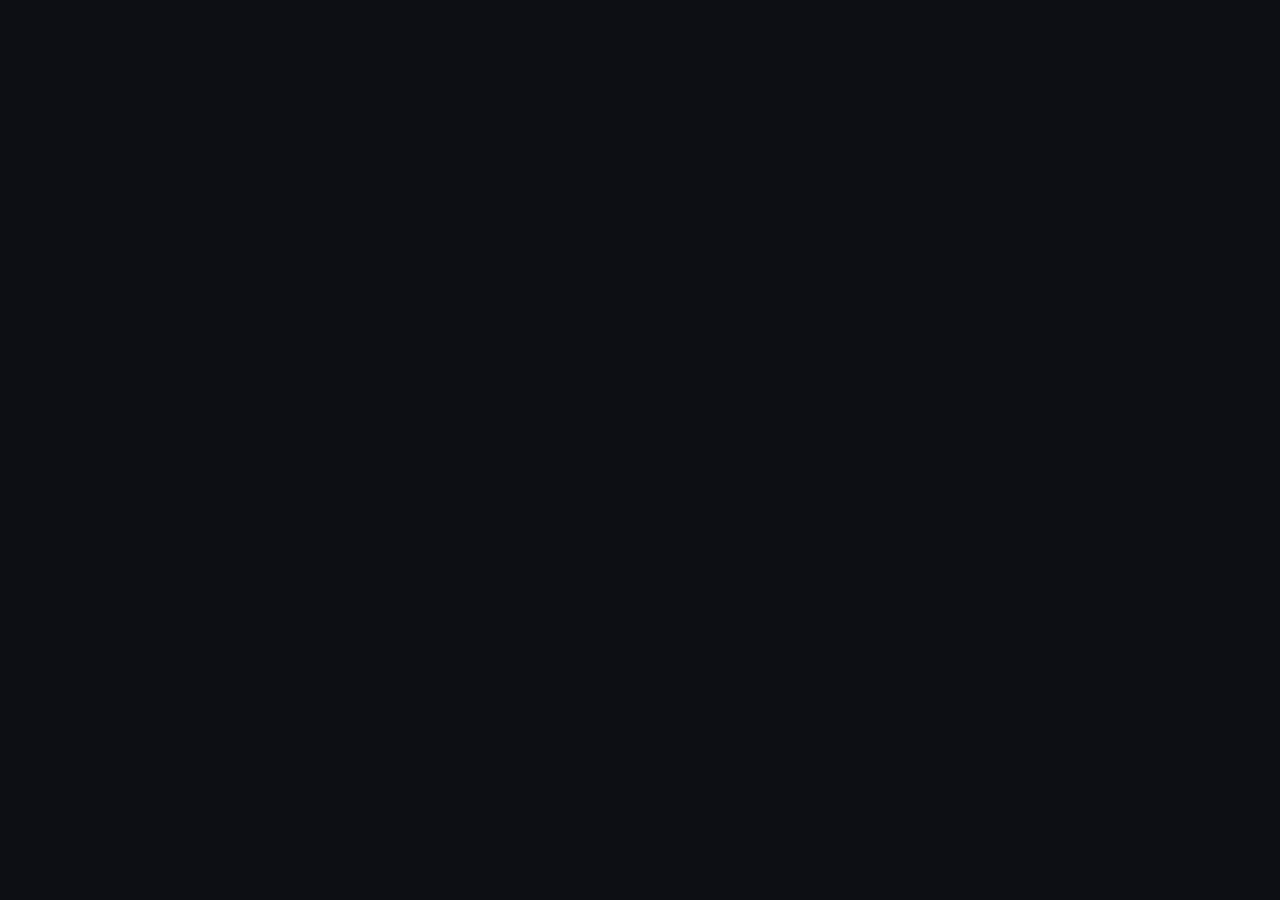
==== about.html @ cf2cebb9 "Update about.html" ====
<!DOCTYPE html>
<html lang="en">
<head>
  <meta charset="UTF-8" />
  <meta name="viewport" content="width=device-width, initial-scale=1.0" />
  <title>About — Daniel Salamone</title>
  <meta name="description" content="About Daniel Salamone — software developer, logical and determined. Learn more about my approach and skills." />
  <link rel="preconnect" href="https://fonts.googleapis.com" />
  <link rel="preconnect" href="https://fonts.gstatic.com" crossorigin />
  <link href="https://fonts.googleapis.com/css2?family=Space+Grotesk:wght@300;400;500;600;700&family=JetBrains+Mono:wght@300;400;500&display=swap" rel="stylesheet" />
  <link rel="stylesheet" href="style.css" />
  <script defer data-domain="danielsalamone.dev" src="https://plausible.io/js/script.js"></script>
</head>
<body>
  <!-- identico nav, scroll-progress, footer, backToTop -->
  <!-- ... (struttura uguale a index, con il contenuto about) -->
  <main>
    <section id="about">
      <div class="page-wrapper">
        <p class="eyebrow reveal" data-delay="0">About me</p>
        <div class="section-divider reveal" data-delay="80"></div>
        <h2 class="reveal" data-delay="140">Logic, determination,<br>and a clear mind.</h2>
        <div class="about-body">
          <div class="about-text reveal" data-delay="220">
            <!-- stesso testo descrittivo -->
          </div>
        </div>
        <div class="cv-wrapper reveal" data-delay="320">
          <a href="cv.pdf" download class="cv-btn">
            <svg ...>...</svg> Download CV
          </a>
        </div>
      </div>
    </section>
  </main>
  <!-- footer identico -->
</body>
</html>
---- style.css ----
/* ============================================
   Daniel Salamone — Portfolio
   Dark minimal, cyan accent, dev aesthetic
   ============================================ */

@import url('https://fonts.googleapis.com/css2?family=Space+Grotesk:wght@300;400;500;600;700&family=JetBrains+Mono:wght@300;400;500&display=swap');

/* ---- Tokens ---- */
:root {
  --bg:        #0d0f14;
  --bg-card:   #131720;
  --bg-hover:  #1a1f2e;
  --border:    #1e2535;
  --cyan:      #00c8ff;
  --cyan-dim:  rgba(0, 200, 255, 0.08);
  --cyan-mid:  rgba(0, 200, 255, 0.18);
  --text:      #e2e8f0;
  --muted:     #6b7a99;
  --white:     #ffffff;
  --font-display: 'Space Grotesk', sans-serif;
  --font-mono:    'JetBrains Mono', monospace;
  --radius: 8px;
  --transition: 0.25s ease;
}

/* ---- Reset ---- */
*, *::before, *::after { box-sizing: border-box; margin: 0; padding: 0; }
html { scroll-behavior: smooth; }
body {
  background: var(--bg);
  color: var(--text);
  font-family: var(--font-display);
  font-size: 16px;
  line-height: 1.7;
  -webkit-font-smoothing: antialiased;
  padding-top: 64px; /* spazio per header fisso */
}
a { color: inherit; text-decoration: none; }
img { max-width: 100%; display: block; }
ul { list-style: none; }

/* ---- REVEAL ---- */
.reveal {
  opacity: 0;
  transform: translateY(22px);
  transition: opacity 0.5s ease, transform 0.5s ease;
}
.reveal.visible {
  opacity: 1;
  transform: translateY(0);
}

/* ---- NAV (HEADER) ---- */
nav {
  position: fixed;
  top: 0; left: 0; right: 0;
  z-index: 100;
  display: flex;
  align-items: center;
  justify-content: space-between;
  padding: 0 clamp(24px, 6vw, 80px);
  height: 64px;
  background: rgba(13, 15, 20, 0.85);
  backdrop-filter: blur(12px);
  border-bottom: 1px solid var(--border);
  transition: transform 0.3s ease, opacity 0.3s ease;
}

/* header nascosto (scroll down) */
nav.hidden {
  transform: translateY(-100%);
  opacity: 0;
}

.nav-logo {
  display: flex;
  align-items: center;
  gap: 12px;
  text-decoration: none;
}

.nav-logo-box {
  width: 34px;
  height: 34px;
  border: 1.5px solid var(--cyan);
  border-radius: 6px;
  display: flex;
  align-items: center;
  justify-content: center;
  background: var(--cyan-dim);
  flex-shrink: 0;
  transition: background var(--transition), box-shadow var(--transition);
}

.nav-logo:hover .nav-logo-box {
  background: var(--cyan-mid);
  box-shadow: 0 0 12px rgba(0, 200, 255, 0.2);
}

.nav-logo-box span {
  font-family: var(--font-mono);
  font-size: 13px;
  font-weight: 500;
  color: var(--cyan);
  letter-spacing: 0.04em;
}

.nav-logo-name {
  font-family: var(--font-display);
  font-size: 14px;
  font-weight: 600;
  color: var(--white);
  letter-spacing: -0.01em;
  transition: color var(--transition);
}

.nav-logo:hover .nav-logo-name {
  color: var(--cyan);
}

.nav-links {
  display: flex;
  gap: 36px;
}

.nav-links a {
  font-size: 13px;
  font-weight: 500;
  color: var(--muted);
  letter-spacing: 0.06em;
  text-transform: uppercase;
  transition: color var(--transition);
  position: relative;
}

.nav-links a::after {
  content: '';
  position: absolute;
  bottom: -4px; left: 0;
  width: 0; height: 1px;
  background: var(--cyan);
  transition: width var(--transition);
}

.nav-links a:hover,
.nav-links a.active { color: var(--cyan); }

.nav-links a:hover::after,
.nav-links a.active::after { width: 100%; }

/* ---- LAYOUT ---- */
.page-wrapper {
  max-width: 900px;
  margin: 0 auto;
  padding: 0 clamp(24px, 6vw, 48px);
}

section { padding: 100px 0 80px; }

/* ---- EYEBROW ---- */
.eyebrow {
  font-family: var(--font-mono);
  font-size: 11px;
  font-weight: 400;
  letter-spacing: 0.16em;
  text-transform: uppercase;
  color: var(--cyan);
  margin-bottom: 16px;
}

/* ---- HERO ---- */
#home {
  padding-top: 100px;
  padding-bottom: 100px;
  min-height: 100vh;
  display: flex;
  align-items: center;
}

.hero-inner { width: 100%; }

.hero-greeting {
  font-family: var(--font-mono);
  font-size: 13px;
  color: var(--cyan);
  margin-bottom: 20px;
  letter-spacing: 0.08em;
}

.hero-name {
  font-size: clamp(42px, 8vw, 80px);
  font-weight: 700;
  line-height: 1.05;
  letter-spacing: -0.03em;
  color: var(--white);
  margin-bottom: 12px;
}

.hero-role {
  font-size: clamp(18px, 3vw, 28px);
  font-weight: 300;
  color: var(--muted);
  margin-bottom: 28px;
}

.hero-role span { color: var(--cyan); font-weight: 400; }

.hero-desc {
  font-size: 15px;
  color: var(--muted);
  max-width: 480px;
  line-height: 1.8;
  margin-bottom: 44px;
}

.hero-cta {
  display: inline-flex;
  align-items: center;
  gap: 10px;
  padding: 13px 28px;
  border: 1px solid var(--cyan);
  color: var(--cyan);
  font-family: var(--font-mono);
  font-size: 13px;
  letter-spacing: 0.06em;
  border-radius: var(--radius);
  transition: background var(--transition), transform var(--transition);
}

.hero-cta:hover { background: var(--cyan-dim); transform: translateY(-1px); }

.hero-cta svg { width: 14px; height: 14px; transition: transform var(--transition); }
.hero-cta:hover svg { transform: translateX(3px); }

/* ---- SECTION DIVIDER ---- */
.section-divider {
  width: 40px;
  height: 2px;
  background: var(--cyan);
  margin-bottom: 32px;
  border-radius: 2px;
}

/* ---- ABOUT ---- */
#about h2 {
  font-size: clamp(28px, 5vw, 44px);
  font-weight: 700;
  letter-spacing: -0.02em;
  color: var(--white);
  margin-bottom: 40px;
  line-height: 1.15;
}

.about-body {
  max-width: 720px;
}

.about-text p {
  font-size: 15px;
  color: var(--muted);
  line-height: 1.85;
  margin-bottom: 16px;
}

.about-text p:last-child { margin-bottom: 0; }

/* ---- CV BUTTON ---- */
.cv-wrapper {
  display: flex;
  justify-content: center;
  margin-top: 48px;
}

.cv-btn {
  display: inline-flex;
  align-items: center;
  justify-content: center;
  gap: 10px;
  padding: 10px 22px;
  background: var(--cyan);
  color: var(--bg);
  font-family: var(--font-mono);
  font-size: 13px;
  font-weight: 500;
  letter-spacing: 0.06em;
  border-radius: var(--radius);
  transition: background var(--transition), box-shadow var(--transition), transform var(--transition);
  border: none;
  cursor: pointer;
}

.cv-btn svg {
  width: 16px;
  height: 16px;
  flex-shrink: 0;
  transition: transform var(--transition);
}

.cv-btn:hover {
  background: #33d4ff;
  box-shadow: 0 4px 20px rgba(0, 200, 255, 0.3);
  transform: translateY(-1px);
}

.cv-btn:hover svg { transform: translateY(2px); }

/* ---- PORTFOLIO ---- */
#portfolio h2 {
  font-size: clamp(28px, 5vw, 44px);
  font-weight: 700;
  letter-spacing: -0.02em;
  color: var(--white);
  margin-bottom: 32px;
  line-height: 1.15;
}

.portfolio-buttons {
  display: flex;
  gap: 16px;
  flex-wrap: wrap;
  margin-bottom: 48px;
}

.portfolio-btn {
  display: inline-flex;
  align-items: center;
  padding: 10px 24px;
  border: 1px solid var(--border);
  border-radius: var(--radius);
  color: var(--text);
  font-family: var(--font-mono);
  font-size: 13px;
  letter-spacing: 0.04em;
  background: var(--bg-card);
  transition: border-color var(--transition), background var(--transition), color var(--transition);
}

.portfolio-btn:hover {
  border-color: var(--cyan);
  background: var(--cyan-dim);
  color: var(--cyan);
}

.projects-grid {
  display: grid;
  grid-template-columns: 1fr 1fr;
  gap: 20px;
}

.project-card {
  background: var(--bg-card);
  border: 1px solid var(--border);
  border-radius: var(--radius);
  padding: 32px;
  display: flex;
  flex-direction: column;
  gap: 16px;
  transition: border-color var(--transition), background var(--transition);
  position: relative;
  overflow: hidden;
}

.project-card::before {
  content: '';
  position: absolute;
  top: 0; left: 0; right: 0;
  height: 1px;
  background: linear-gradient(90deg, transparent, var(--cyan), transparent);
  opacity: 0;
  transition: opacity var(--transition);
}

.project-card:hover { border-color: rgba(0, 200, 255, 0.3); background: var(--bg-hover); }
.project-card:hover::before { opacity: 1; }

.preview-card {
  cursor: pointer;
  transition: border-color var(--transition), background var(--transition), transform var(--transition);
}
.preview-card:hover { transform: translateY(-2px); }

.project-header {
  display: flex;
  align-items: flex-start;
  justify-content: space-between;
  gap: 12px;
}

.project-icon { font-size: 24px; line-height: 1; }

.project-badge {
  font-family: var(--font-mono);
  font-size: 10px;
  letter-spacing: 0.1em;
  text-transform: uppercase;
  padding: 4px 10px;
  border-radius: 4px;
  border: 1px solid;
}

.project-badge.live {
  color: #22c55e;
  border-color: rgba(34, 197, 94, 0.3);
  background: rgba(34, 197, 94, 0.06);
}

.project-card h3 {
  font-size: 18px;
  font-weight: 600;
  color: var(--white);
  letter-spacing: -0.01em;
}

.project-card p {
  font-size: 14px;
  color: var(--muted);
  line-height: 1.75;
  flex: 1;
}

.project-stack { display: flex; flex-wrap: wrap; gap: 6px; }

.stack-tag {
  font-family: var(--font-mono);
  font-size: 10px;
  padding: 3px 9px;
  border: 1px solid var(--border);
  border-radius: 3px;
  color: var(--muted);
}

.project-link {
  display: inline-flex;
  align-items: center;
  gap: 6px;
  font-family: var(--font-mono);
  font-size: 11px;
  letter-spacing: 0.06em;
  color: var(--cyan);
  margin-top: auto;
  transition: gap var(--transition);
}

.project-link:hover { gap: 10px; }

/* ---- PROJECTS LIST (webapps.html / videogames.html) ---- */
#projects-page h2 {
  font-size: clamp(28px, 5vw, 44px);
  font-weight: 700;
  letter-spacing: -0.02em;
  color: var(--white);
  margin-bottom: 48px;
  line-height: 1.15;
}

.project-list {
  display: flex;
  flex-direction: column;
  gap: 24px;
}

.project-list-item {
  display: flex;
  gap: 28px;
  align-items: stretch;
  background: var(--bg-card);
  border: 1px solid var(--border);
  border-radius: var(--radius);
  padding: 24px;
  transition: border-color var(--transition), background var(--transition);
  cursor: pointer;
}

.project-list-item:hover {
  border-color: rgba(0, 200, 255, 0.3);
  background: var(--bg-hover);
}

.project-thumb {
  flex: 0 0 80px;
  height: 80px;
  display: flex;
  align-items: center;
  justify-content: center;
  background: var(--bg);
  border-radius: var(--radius);
  border: 1px solid var(--border);
  font-size: 36px;
  transition: border-color var(--transition), background var(--transition);
}

.project-list-item:hover .project-thumb {
  border-color: var(--cyan);
  background: var(--cyan-dim);
}

.project-info {
  flex: 1;
  display: flex;
  flex-direction: column;
  gap: 8px;
  min-width: 0;
}

.project-info h3 {
  font-size: 18px;
  font-weight: 600;
  color: var(--white);
  letter-spacing: -0.01em;
  transition: color var(--transition);
}

.project-list-item:hover .project-info h3 {
  color: var(--cyan);
}

.project-info p {
  font-size: 14px;
  color: var(--muted);
  line-height: 1.75;
}

.project-info .project-stack {
  margin-top: 4px;
}

/* ---- FOOTER ---- */
footer {
  border-top: 1px solid var(--border);
  padding: 60px 0 40px;
}

.footer-inner {
  max-width: 900px;
  margin: 0 auto;
  padding: 0 clamp(24px, 6vw, 48px);
}

.footer-top {
  display: flex;
  align-items: flex-start;
  justify-content: space-between;
  gap: 40px;
  margin-bottom: 48px;
}

.footer-left {
  flex: 1;
}
.footer-left .footer-quote {
  font-size: 18px;
  font-weight: 400;
  color: var(--white);
  line-height: 1.6;
  margin-bottom: 12px;
  font-style: italic;
  letter-spacing: -0.01em;
}
.footer-left p {
  font-size: 14px;
  color: var(--muted);
  max-width: 340px;
}
.footer-left .footer-quote + p {
  margin-top: 4px;
}

.contact-links { display: flex; flex-direction: column; gap: 12px; flex-shrink: 0; }

.contact-item {
  display: flex;
  align-items: center;
  gap: 12px;
  font-size: 14px;
  color: var(--muted);
  transition: color var(--transition);
}

.contact-item:hover { color: var(--cyan); }
.contact-item svg { width: 16px; height: 16px; flex-shrink: 0; color: var(--cyan); }

.footer-bottom {
  border-top: 1px solid var(--border);
  padding-top: 24px;
  display: flex;
  justify-content: space-between;
  align-items: center;
  gap: 16px;
}

.footer-bottom p { font-family: var(--font-mono); font-size: 11px; color: var(--muted); }

.social-icons { display: flex; gap: 16px; }

.social-icons a {
  color: var(--muted);
  transition: color var(--transition);
  display: flex;
  align-items: center;
}

.social-icons a:hover { color: var(--cyan); }
.social-icons svg { width: 18px; height: 18px; }

/* ---- BACK TO TOP BUTTON ---- */
#backToTop {
  position: fixed;
  bottom: 30px;
  right: 30px;
  z-index: 99;
  width: 48px;
  height: 48px;
  border-radius: 50%;
  background: var(--cyan);
  color: var(--bg);
  border: none;
  cursor: pointer;
  display: flex;
  align-items: center;
  justify-content: center;
  font-size: 24px;
  box-shadow: 0 4px 16px rgba(0, 200, 255, 0.25);
  transition: opacity 0.3s ease, transform 0.3s ease, background 0.2s ease;
  opacity: 0;
  transform: scale(0.8);
  pointer-events: none;
}

#backToTop.visible {
  opacity: 1;
  transform: scale(1);
  pointer-events: auto;
}

#backToTop:hover {
  background: #33d4ff;
  transform: scale(1.05);
}

#backToTop svg {
  width: 24px;
  height: 24px;
  stroke: currentColor;
  stroke-width: 2.5;
  fill: none;
  stroke-linecap: round;
  stroke-linejoin: round;
}

/* ---- MODAL OVERLAY ---- */
.modal-overlay {
  position: fixed;
  top: 0; left: 0; right: 0; bottom: 0;
  background: rgba(0, 0, 0, 0.7);
  backdrop-filter: blur(6px);
  z-index: 999;
  display: flex;
  align-items: center;
  justify-content: center;
  opacity: 0;
  pointer-events: none;
  transition: opacity 0.3s ease;
}
.modal-overlay.active {
  opacity: 1;
  pointer-events: all;
}

.modal-box {
  background: var(--bg-card);
  border: 1px solid var(--border);
  border-radius: var(--radius);
  padding: 40px 48px;
  max-width: 440px;
  width: 90%;
  text-align: center;
  transform: scale(0.95);
  transition: transform 0.3s ease;
}
.modal-overlay.active .modal-box {
  transform: scale(1);
}

.modal-box h3 {
  font-size: 20px;
  color: var(--white);
  margin-bottom: 8px;
  font-weight: 600;
}
.modal-box p {
  font-size: 15px;
  color: var(--muted);
  margin-bottom: 28px;
  line-height: 1.6;
}
.modal-actions {
  display: flex;
  gap: 12px;
  justify-content: center;
}
.modal-actions button {
  padding: 10px 28px;
  border-radius: var(--radius);
  font-family: var(--font-mono);
  font-size: 13px;
  font-weight: 500;
  letter-spacing: 0.04em;
  cursor: pointer;
  transition: background var(--transition), transform var(--transition);
  border: none;
}
.modal-actions .btn-confirm {
  background: var(--cyan);
  color: var(--bg);
}
.modal-actions .btn-confirm:hover {
  background: #33d4ff;
  transform: translateY(-1px);
}
.modal-actions .btn-cancel {
  background: transparent;
  color: var(--muted);
  border: 1px solid var(--border);
}
.modal-actions .btn-cancel:hover {
  background: var(--bg-hover);
  color: var(--text);
}

/* ---- RESPONSIVE ---- */
@media (max-width: 700px) {
  .about-body { grid-template-columns: 1fr; gap: 32px; }
  .projects-grid { grid-template-columns: 1fr; }
  .nav-links { gap: 20px; }
  .footer-top { flex-direction: column; gap: 32px; }
  .footer-bottom { flex-direction: column; align-items: flex-start; gap: 12px; }
  .project-list-item { flex-direction: column; align-items: flex-start; gap: 16px; }
  .project-thumb { flex: 0 0 56px; height: 56px; width: 56px; font-size: 28px; }
  .portfolio-buttons { flex-direction: column; }
  .portfolio-btn { justify-content: center; }
  .modal-box { padding: 32px 24px; }
  #backToTop { bottom: 20px; right: 20px; width: 44px; height: 44px; }
}

@media (max-width: 480px) {
  .hero-name { font-size: 36px; }
  .hero-desc { font-size: 14px; }
  .project-card { padding: 24px; }
  .cv-btn { padding: 8px 18px; font-size: 12px; }
}

@media (prefers-reduced-motion: reduce) {
  *, *::before, *::after { animation: none !important; transition: none !important; }
  .reveal { opacity: 1; transform: none; }
}
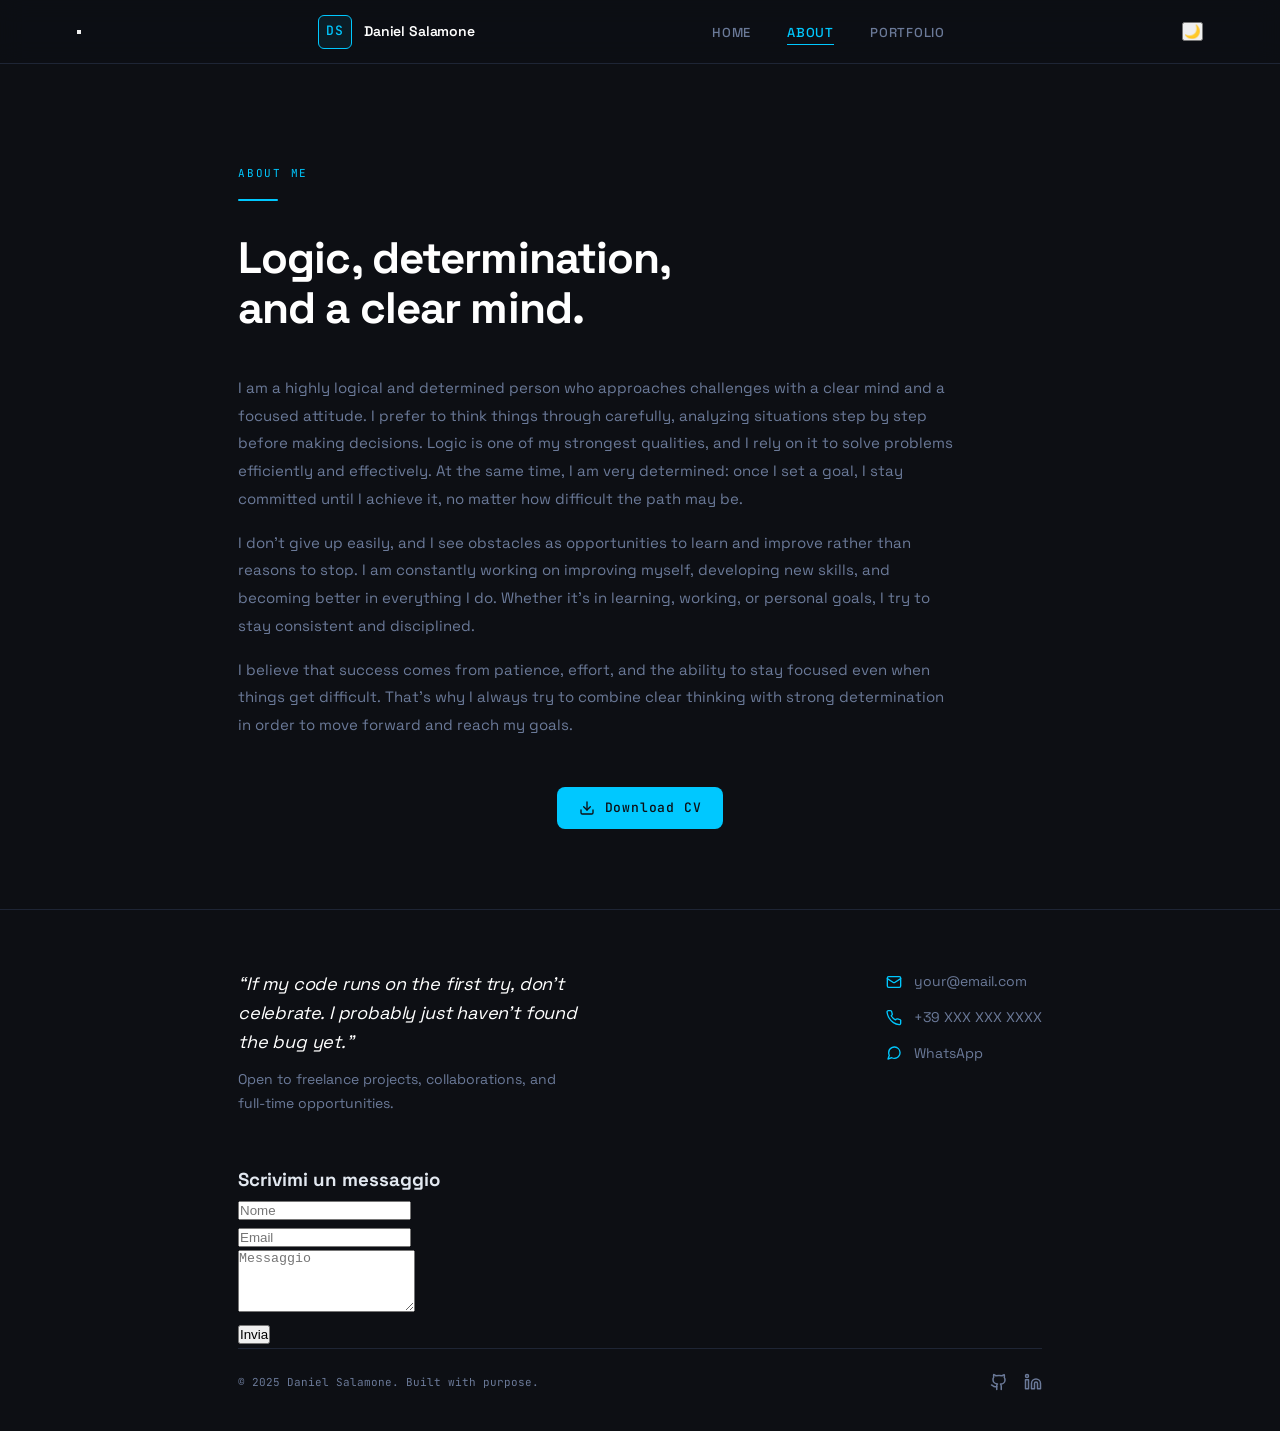
==== commit 7708fb05: "Update about.html" ====
--- a/about.html
+++ b/about.html
@@ -12,27 +12,114 @@
   <script defer data-domain="danielsalamone.dev" src="https://plausible.io/js/script.js"></script>
 </head>
 <body>
-  <!-- identico nav, scroll-progress, footer, backToTop -->
-  <!-- ... (struttura uguale a index, con il contenuto about) -->
+
+  <nav>
+    <button class="menu-toggle" aria-label="Apri menu" aria-expanded="false">
+      <span></span><span></span><span></span>
+    </button>
+    <a class="nav-logo" href="index.html">
+      <div class="nav-logo-box"><span>DS</span></div>
+      <span class="nav-logo-name">Daniel Salamone</span>
+    </a>
+    <ul class="nav-links">
+      <li><a href="index.html">Home</a></li>
+      <li><a href="about.html" class="active">About</a></li>
+      <li><a href="portfolio.html">Portfolio</a></li>
+    </ul>
+    <button class="theme-toggle" aria-label="Cambia tema">🌙</button>
+  </nav>
+
+  <div class="scroll-progress"></div>
+
   <main>
     <section id="about">
       <div class="page-wrapper">
         <p class="eyebrow reveal" data-delay="0">About me</p>
         <div class="section-divider reveal" data-delay="80"></div>
         <h2 class="reveal" data-delay="140">Logic, determination,<br>and a clear mind.</h2>
+
         <div class="about-body">
           <div class="about-text reveal" data-delay="220">
-            <!-- stesso testo descrittivo -->
+            <p>I am a highly logical and determined person who approaches challenges with a clear mind and a focused attitude. I prefer to think things through carefully, analyzing situations step by step before making decisions. Logic is one of my strongest qualities, and I rely on it to solve problems efficiently and effectively. At the same time, I am very determined: once I set a goal, I stay committed until I achieve it, no matter how difficult the path may be.</p>
+            <p>I don't give up easily, and I see obstacles as opportunities to learn and improve rather than reasons to stop. I am constantly working on improving myself, developing new skills, and becoming better in everything I do. Whether it's in learning, working, or personal goals, I try to stay consistent and disciplined.</p>
+            <p>I believe that success comes from patience, effort, and the ability to stay focused even when things get difficult. That's why I always try to combine clear thinking with strong determination in order to move forward and reach my goals.</p>
           </div>
         </div>
+
         <div class="cv-wrapper reveal" data-delay="320">
           <a href="cv.pdf" download class="cv-btn">
-            <svg ...>...</svg> Download CV
+            <svg xmlns="http://www.w3.org/2000/svg" viewBox="0 0 24 24" fill="none"
+              stroke="currentColor" stroke-width="2" stroke-linecap="round" stroke-linejoin="round">
+              <path d="M21 15v4a2 2 0 0 1-2 2H5a2 2 0 0 1-2-2v-4"/>
+              <polyline points="7 10 12 15 17 10"/>
+              <line x1="12" y1="15" x2="12" y2="3"/>
+            </svg>
+            Download CV
           </a>
         </div>
       </div>
     </section>
   </main>
-  <!-- footer identico -->
+
+  <footer>
+    <div class="footer-inner">
+      <div class="footer-top">
+        <div class="footer-left">
+          <p class="footer-quote">“If my code runs on the first try, don't celebrate. I probably just haven't found the bug yet.”</p>
+          <p>Open to freelance projects, collaborations, and full-time opportunities.</p>
+        </div>
+        <div class="contact-links">
+          <a class="contact-item" href="mailto:your@email.com" aria-label="Email">
+            <svg xmlns="http://www.w3.org/2000/svg" viewBox="0 0 24 24" fill="none" stroke="currentColor" stroke-width="2" stroke-linecap="round" stroke-linejoin="round"><rect x="2" y="4" width="20" height="16" rx="2"/><path d="m22 7-8.97 5.7a1.94 1.94 0 0 1-2.06 0L2 7"/></svg>
+            your@email.com
+          </a>
+          <a class="contact-item" href="tel:+39XXXXXXXXXX" aria-label="Telefono">
+            <svg xmlns="http://www.w3.org/2000/svg" viewBox="0 0 24 24" fill="none" stroke="currentColor" stroke-width="2" stroke-linecap="round" stroke-linejoin="round"><path d="M22 16.92v3a2 2 0 0 1-2.18 2 19.79 19.79 0 0 1-8.63-3.07A19.5 19.5 0 0 1 4.69 12a19.79 19.79 0 0 1-3.07-8.67A2 2 0 0 1 3.62 1h3a2 2 0 0 1 2 1.72c.127.96.361 1.903.7 2.81a2 2 0 0 1-.45 2.11L7.91 8.6a16 16 0 0 0 6.29 6.29l.96-.96a2 2 0 0 1 2.11-.45c.907.339 1.85.573 2.81.7A2 2 0 0 1 22 16.92z"/></svg>
+            +39 XXX XXX XXXX
+          </a>
+          <a class="contact-item" href="https://wa.me/39XXXXXXXXXX" target="_blank" rel="noopener" aria-label="WhatsApp">
+            <svg xmlns="http://www.w3.org/2000/svg" viewBox="0 0 24 24" fill="none" stroke="currentColor" stroke-width="2" stroke-linecap="round" stroke-linejoin="round"><path d="M21 11.5a8.38 8.38 0 0 1-.9 3.8 8.5 8.5 0 0 1-7.6 4.7 8.38 8.38 0 0 1-3.8-.9L3 21l1.9-5.7a8.38 8.38 0 0 1-.9-3.8 8.5 8.5 0 0 1 4.7-7.6 8.38 8.38 0 0 1 3.8-.9h.5a8.48 8.48 0 0 1 8 8v.5z"/></svg>
+            WhatsApp
+          </a>
+        </div>
+      </div>
+
+      <div class="contact-form-wrapper">
+        <h3>Scrivimi un messaggio</h3>
+        <form id="contactForm" action="#" method="POST">
+          <div class="form-group">
+            <input type="text" name="name" placeholder="Nome" required aria-label="Nome" />
+          </div>
+          <div class="form-group">
+            <input type="email" name="email" placeholder="Email" required aria-label="Email" />
+          </div>
+          <div class="form-group">
+            <textarea name="message" rows="4" placeholder="Messaggio" required aria-label="Messaggio"></textarea>
+          </div>
+          <button type="submit" class="submit-btn">Invia</button>
+        </form>
+      </div>
+
+      <div class="footer-bottom">
+        <p>© 2025 Daniel Salamone. Built with purpose.</p>
+        <div class="social-icons">
+          <a href="https://github.com/yourusername" target="_blank" rel="noopener" aria-label="GitHub">
+            <svg xmlns="http://www.w3.org/2000/svg" viewBox="0 0 24 24" fill="none" stroke="currentColor" stroke-width="2" stroke-linecap="round" stroke-linejoin="round"><path d="M15 22v-4a4.8 4.8 0 0 0-1-3.2c3 0 6-2 6-5.5.08-1.25-.27-2.48-1-3.5.28-1.15.28-2.35 0-3.5 0 0-1 0-3 1.5-2.64-.5-5.36-.5-8 0C6 2 5 2 5 2c-.3 1.15-.3 2.35 0 3.5A5.403 5.403 0 0 0 4 9c0 3.5 3 5.5 6 5.5-.39.49-.68 1.05-.85 1.65-.17.6-.22 1.23-.15 1.85v4"/><path d="M9 18c-4.51 2-5-2-7-2"/></svg>
+          </a>
+          <a href="https://linkedin.com/in/yourusername" target="_blank" rel="noopener" aria-label="LinkedIn">
+            <svg xmlns="http://www.w3.org/2000/svg" viewBox="0 0 24 24" fill="none" stroke="currentColor" stroke-width="2" stroke-linecap="round" stroke-linejoin="round"><path d="M16 8a6 6 0 0 1 6 6v7h-4v-7a2 2 0 0 0-2-2 2 2 0 0 0-2 2v7h-4v-7a6 6 0 0 1 6-6z"/><rect width="4" height="12" x="2" y="9"/><circle cx="4" cy="4" r="2"/></svg>
+          </a>
+        </div>
+      </div>
+    </div>
+  </footer>
+
+  <button id="backToTop" aria-label="Torna su">
+    <svg viewBox="0 0 24 24" fill="none" stroke="currentColor" stroke-width="2.5" stroke-linecap="round" stroke-linejoin="round">
+      <path d="M12 19V5M5 12l7-7 7 7"/>
+    </svg>
+  </button>
+
+  <script src="transitions.js"></script>
 </body>
 </html>
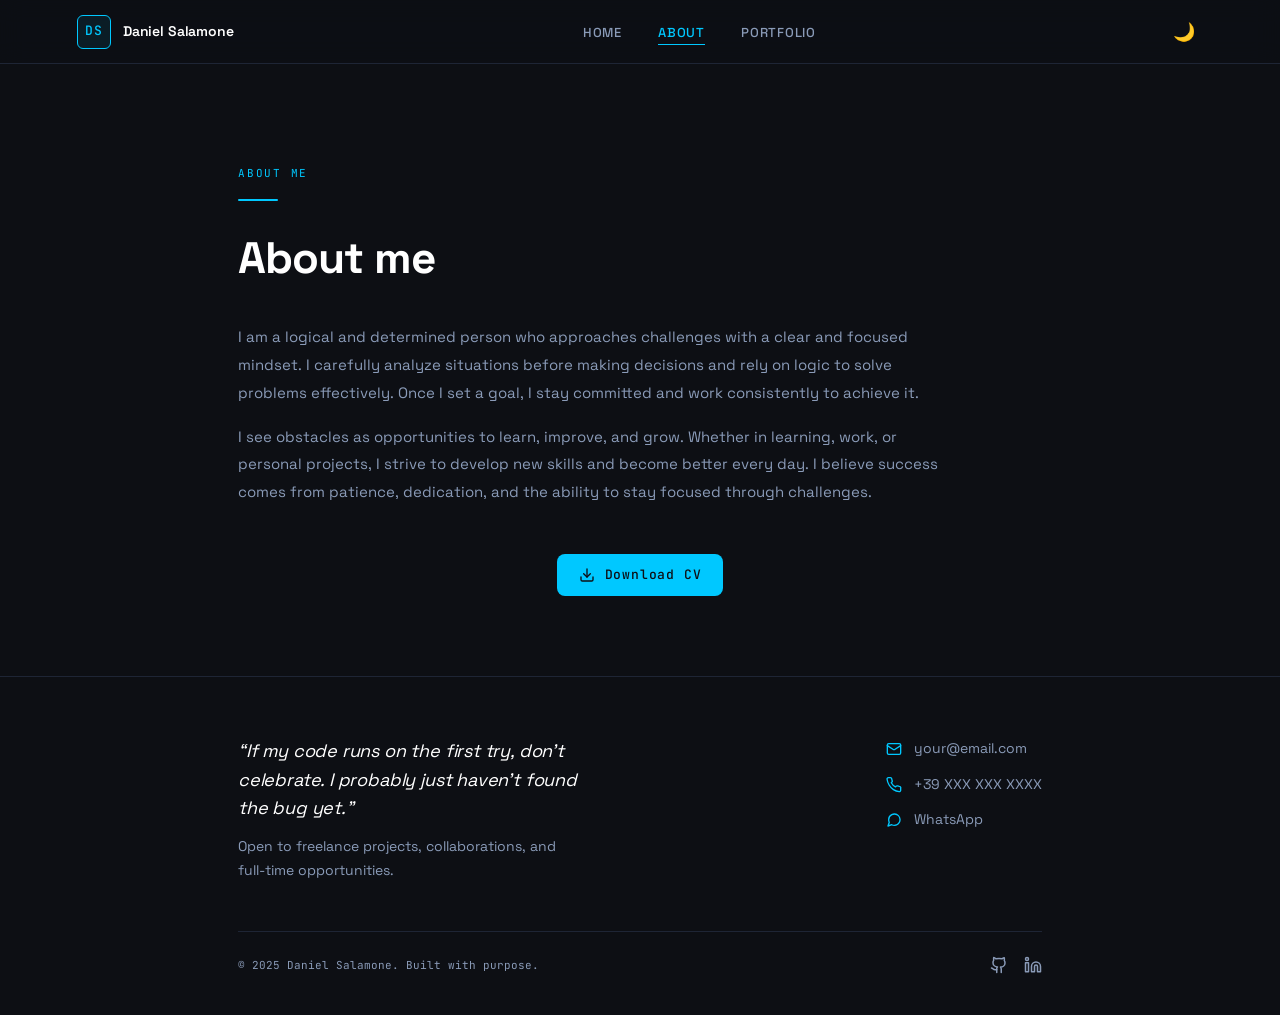
==== commit 412e5308: "Update about.html" ====
--- a/about.html
+++ b/about.html
@@ -36,13 +36,12 @@
       <div class="page-wrapper">
         <p class="eyebrow reveal" data-delay="0">About me</p>
         <div class="section-divider reveal" data-delay="80"></div>
-        <h2 class="reveal" data-delay="140">Logic, determination,<br>and a clear mind.</h2>
+        <h2 class="page-title reveal" data-delay="140">About me</h2>
 
         <div class="about-body">
           <div class="about-text reveal" data-delay="220">
-            <p>I am a highly logical and determined person who approaches challenges with a clear mind and a focused attitude. I prefer to think things through carefully, analyzing situations step by step before making decisions. Logic is one of my strongest qualities, and I rely on it to solve problems efficiently and effectively. At the same time, I am very determined: once I set a goal, I stay committed until I achieve it, no matter how difficult the path may be.</p>
-            <p>I don't give up easily, and I see obstacles as opportunities to learn and improve rather than reasons to stop. I am constantly working on improving myself, developing new skills, and becoming better in everything I do. Whether it's in learning, working, or personal goals, I try to stay consistent and disciplined.</p>
-            <p>I believe that success comes from patience, effort, and the ability to stay focused even when things get difficult. That's why I always try to combine clear thinking with strong determination in order to move forward and reach my goals.</p>
+            <p>I am a logical and determined person who approaches challenges with a clear and focused mindset. I carefully analyze situations before making decisions and rely on logic to solve problems effectively. Once I set a goal, I stay committed and work consistently to achieve it.</p>
+            <p>I see obstacles as opportunities to learn, improve, and grow. Whether in learning, work, or personal projects, I strive to develop new skills and become better every day. I believe success comes from patience, dedication, and the ability to stay focused through challenges.</p>
           </div>
         </div>
 
@@ -84,22 +83,6 @@
         </div>
       </div>
 
-      <div class="contact-form-wrapper">
-        <h3>Scrivimi un messaggio</h3>
-        <form id="contactForm" action="#" method="POST">
-          <div class="form-group">
-            <input type="text" name="name" placeholder="Nome" required aria-label="Nome" />
-          </div>
-          <div class="form-group">
-            <input type="email" name="email" placeholder="Email" required aria-label="Email" />
-          </div>
-          <div class="form-group">
-            <textarea name="message" rows="4" placeholder="Messaggio" required aria-label="Messaggio"></textarea>
-          </div>
-          <button type="submit" class="submit-btn">Invia</button>
-        </form>
-      </div>
-
       <div class="footer-bottom">
         <p>© 2025 Daniel Salamone. Built with purpose.</p>
         <div class="social-icons">
--- a/style.css
+++ b/style.css
@@ -1,29 +1,38 @@
 /* ============================================
-   Daniel Salamone — Portfolio
-   Dark minimal, cyan accent, dev aesthetic
+   Daniel Salamone — Portfolio (migliorato)
    ============================================ */
 
 @import url('https://fonts.googleapis.com/css2?family=Space+Grotesk:wght@300;400;500;600;700&family=JetBrains+Mono:wght@300;400;500&display=swap');
 
-/* ---- Tokens ---- */
 :root {
-  --bg:        #0d0f14;
-  --bg-card:   #131720;
-  --bg-hover:  #1a1f2e;
-  --border:    #1e2535;
-  --cyan:      #00c8ff;
-  --cyan-dim:  rgba(0, 200, 255, 0.08);
-  --cyan-mid:  rgba(0, 200, 255, 0.18);
-  --text:      #e2e8f0;
-  --muted:     #6b7a99;
-  --white:     #ffffff;
+  --bg: #0d0f14;
+  --bg-card: #131720;
+  --bg-hover: #1a1f2e;
+  --border: #1e2535;
+  --cyan: #00c8ff;
+  --cyan-dim: rgba(0, 200, 255, 0.08);
+  --cyan-mid: rgba(0, 200, 255, 0.18);
+  --text: #e2e8f0;
+  --muted: #8a9bb8;
+  --white: #ffffff;
   --font-display: 'Space Grotesk', sans-serif;
-  --font-mono:    'JetBrains Mono', monospace;
+  --font-mono: 'JetBrains Mono', monospace;
   --radius: 8px;
   --transition: 0.25s ease;
 }
 
-/* ---- Reset ---- */
+/* Light theme */
+[data-theme="light"] {
+  --bg: #f4f6fa;
+  --bg-card: #ffffff;
+  --bg-hover: #eef0f4;
+  --border: #d0d6e0;
+  --text: #1a1f2e;
+  --muted: #4a5a78;
+  --white: #0d0f14;
+}
+
+/* Reset e base */
 *, *::before, *::after { box-sizing: border-box; margin: 0; padding: 0; }
 html { scroll-behavior: smooth; }
 body {
@@ -32,14 +41,14 @@
   font-family: var(--font-display);
   font-size: 16px;
   line-height: 1.7;
-  -webkit-font-smoothing: antialiased;
-  padding-top: 64px; /* spazio per header fisso */
+  padding-top: 64px;
+  transition: background 0.3s, color 0.3s;
 }
 a { color: inherit; text-decoration: none; }
 img { max-width: 100%; display: block; }
 ul { list-style: none; }
 
-/* ---- REVEAL ---- */
+/* REVEAL */
 .reveal {
   opacity: 0;
   transform: translateY(22px);
@@ -50,7 +59,7 @@
   transform: translateY(0);
 }
 
-/* ---- NAV (HEADER) ---- */
+/* NAV */
 nav {
   position: fixed;
   top: 0; left: 0; right: 0;
@@ -63,22 +72,47 @@
   background: rgba(13, 15, 20, 0.85);
   backdrop-filter: blur(12px);
   border-bottom: 1px solid var(--border);
-  transition: transform 0.3s ease, opacity 0.3s ease;
-}
-
-/* header nascosto (scroll down) */
+  transition: transform 0.3s ease, opacity 0.3s ease, background 0.3s;
+}
 nav.hidden {
   transform: translateY(-100%);
   opacity: 0;
 }
+[data-theme="light"] nav {
+  background: rgba(244, 246, 250, 0.85);
+}
+
+.menu-toggle {
+  display: none;
+  flex-direction: column;
+  gap: 5px;
+  background: transparent;
+  border: none;
+  cursor: pointer;
+  padding: 5px;
+  z-index: 101;
+}
+.menu-toggle span {
+  width: 25px;
+  height: 2px;
+  background: var(--text);
+  transition: 0.3s;
+}
+.menu-toggle[aria-expanded="true"] span:nth-child(1) {
+  transform: rotate(45deg) translate(5px, 5px);
+}
+.menu-toggle[aria-expanded="true"] span:nth-child(2) {
+  opacity: 0;
+}
+.menu-toggle[aria-expanded="true"] span:nth-child(3) {
+  transform: rotate(-45deg) translate(5px, -5px);
+}
 
 .nav-logo {
   display: flex;
   align-items: center;
   gap: 12px;
-  text-decoration: none;
-}
-
+}
 .nav-logo-box {
   width: 34px;
   height: 34px;
@@ -91,12 +125,10 @@
   flex-shrink: 0;
   transition: background var(--transition), box-shadow var(--transition);
 }
-
 .nav-logo:hover .nav-logo-box {
   background: var(--cyan-mid);
   box-shadow: 0 0 12px rgba(0, 200, 255, 0.2);
 }
-
 .nav-logo-box span {
   font-family: var(--font-mono);
   font-size: 13px;
@@ -104,7 +136,6 @@
   color: var(--cyan);
   letter-spacing: 0.04em;
 }
-
 .nav-logo-name {
   font-family: var(--font-display);
   font-size: 14px;
@@ -113,7 +144,6 @@
   letter-spacing: -0.01em;
   transition: color var(--transition);
 }
-
 .nav-logo:hover .nav-logo-name {
   color: var(--cyan);
 }
@@ -122,7 +152,6 @@
   display: flex;
   gap: 36px;
 }
-
 .nav-links a {
   font-size: 13px;
   font-weight: 500;
@@ -132,7 +161,6 @@
   transition: color var(--transition);
   position: relative;
 }
-
 .nav-links a::after {
   content: '';
   position: absolute;
@@ -141,23 +169,49 @@
   background: var(--cyan);
   transition: width var(--transition);
 }
-
 .nav-links a:hover,
-.nav-links a.active { color: var(--cyan); }
-
+.nav-links a.active {
+  color: var(--cyan);
+}
 .nav-links a:hover::after,
-.nav-links a.active::after { width: 100%; }
-
-/* ---- LAYOUT ---- */
+.nav-links a.active::after {
+  width: 100%;
+}
+
+.theme-toggle {
+  background: transparent;
+  border: none;
+  font-size: 18px;
+  cursor: pointer;
+  padding: 4px 8px;
+  border-radius: 4px;
+  color: var(--text);
+  transition: background 0.2s;
+}
+.theme-toggle:hover {
+  background: var(--bg-hover);
+}
+
+/* SCROLL PROGRESS */
+.scroll-progress {
+  position: fixed;
+  top: 64px; left: 0;
+  height: 2px;
+  background: var(--cyan);
+  width: 0%;
+  z-index: 99;
+  transition: width 0.1s linear;
+}
+
+/* LAYOUT */
 .page-wrapper {
   max-width: 900px;
   margin: 0 auto;
   padding: 0 clamp(24px, 6vw, 48px);
 }
-
 section { padding: 100px 0 80px; }
 
-/* ---- EYEBROW ---- */
+/* EYEBROW */
 .eyebrow {
   font-family: var(--font-mono);
   font-size: 11px;
@@ -168,7 +222,7 @@
   margin-bottom: 16px;
 }
 
-/* ---- HERO ---- */
+/* HERO */
 #home {
   padding-top: 100px;
   padding-bottom: 100px;
@@ -176,9 +230,7 @@
   display: flex;
   align-items: center;
 }
-
 .hero-inner { width: 100%; }
-
 .hero-greeting {
   font-family: var(--font-mono);
   font-size: 13px;
@@ -186,7 +238,6 @@
   margin-bottom: 20px;
   letter-spacing: 0.08em;
 }
-
 .hero-name {
   font-size: clamp(42px, 8vw, 80px);
   font-weight: 700;
@@ -195,16 +246,13 @@
   color: var(--white);
   margin-bottom: 12px;
 }
-
 .hero-role {
   font-size: clamp(18px, 3vw, 28px);
   font-weight: 300;
   color: var(--muted);
   margin-bottom: 28px;
 }
-
 .hero-role span { color: var(--cyan); font-weight: 400; }
-
 .hero-desc {
   font-size: 15px;
   color: var(--muted);
@@ -212,7 +260,6 @@
   line-height: 1.8;
   margin-bottom: 44px;
 }
-
 .hero-cta {
   display: inline-flex;
   align-items: center;
@@ -226,13 +273,17 @@
   border-radius: var(--radius);
   transition: background var(--transition), transform var(--transition);
 }
-
-.hero-cta:hover { background: var(--cyan-dim); transform: translateY(-1px); }
-
-.hero-cta svg { width: 14px; height: 14px; transition: transform var(--transition); }
+.hero-cta:hover {
+  background: var(--cyan-dim);
+  transform: translateY(-1px);
+}
+.hero-cta svg {
+  width: 14px; height: 14px;
+  transition: transform var(--transition);
+}
 .hero-cta:hover svg { transform: translateX(3px); }
 
-/* ---- SECTION DIVIDER ---- */
+/* SECTION DIVIDER */
 .section-divider {
   width: 40px;
   height: 2px;
@@ -241,7 +292,7 @@
   border-radius: 2px;
 }
 
-/* ---- ABOUT ---- */
+/* ABOUT */
 #about h2 {
   font-size: clamp(28px, 5vw, 44px);
   font-weight: 700;
@@ -250,27 +301,23 @@
   margin-bottom: 40px;
   line-height: 1.15;
 }
-
 .about-body {
   max-width: 720px;
 }
-
 .about-text p {
   font-size: 15px;
   color: var(--muted);
   line-height: 1.85;
   margin-bottom: 16px;
 }
-
 .about-text p:last-child { margin-bottom: 0; }
 
-/* ---- CV BUTTON ---- */
+/* CV BUTTON */
 .cv-wrapper {
   display: flex;
   justify-content: center;
   margin-top: 48px;
 }
-
 .cv-btn {
   display: inline-flex;
   align-items: center;
@@ -288,23 +335,19 @@
   border: none;
   cursor: pointer;
 }
-
 .cv-btn svg {
-  width: 16px;
-  height: 16px;
+  width: 16px; height: 16px;
   flex-shrink: 0;
   transition: transform var(--transition);
 }
-
 .cv-btn:hover {
   background: #33d4ff;
   box-shadow: 0 4px 20px rgba(0, 200, 255, 0.3);
   transform: translateY(-1px);
 }
-
 .cv-btn:hover svg { transform: translateY(2px); }
 
-/* ---- PORTFOLIO ---- */
+/* PORTFOLIO */
 #portfolio h2 {
   font-size: clamp(28px, 5vw, 44px);
   font-weight: 700;
@@ -313,14 +356,12 @@
   margin-bottom: 32px;
   line-height: 1.15;
 }
-
 .portfolio-buttons {
   display: flex;
   gap: 16px;
   flex-wrap: wrap;
   margin-bottom: 48px;
 }
-
 .portfolio-btn {
   display: inline-flex;
   align-items: center;
@@ -334,7 +375,6 @@
   background: var(--bg-card);
   transition: border-color var(--transition), background var(--transition), color var(--transition);
 }
-
 .portfolio-btn:hover {
   border-color: var(--cyan);
   background: var(--cyan-dim);
@@ -346,7 +386,6 @@
   grid-template-columns: 1fr 1fr;
   gap: 20px;
 }
-
 .project-card {
   background: var(--bg-card);
   border: 1px solid var(--border);
@@ -355,11 +394,10 @@
   display: flex;
   flex-direction: column;
   gap: 16px;
-  transition: border-color var(--transition), background var(--transition);
+  transition: border-color var(--transition), background var(--transition), box-shadow var(--transition);
   position: relative;
   overflow: hidden;
 }
-
 .project-card::before {
   content: '';
   position: absolute;
@@ -369,14 +407,13 @@
   opacity: 0;
   transition: opacity var(--transition);
 }
-
-.project-card:hover { border-color: rgba(0, 200, 255, 0.3); background: var(--bg-hover); }
+.project-card:hover {
+  border-color: rgba(0, 200, 255, 0.3);
+  background: var(--bg-hover);
+  box-shadow: 0 0 24px rgba(0, 200, 255, 0.06);
+}
 .project-card:hover::before { opacity: 1; }
-
-.preview-card {
-  cursor: pointer;
-  transition: border-color var(--transition), background var(--transition), transform var(--transition);
-}
+.preview-card { cursor: pointer; }
 .preview-card:hover { transform: translateY(-2px); }
 
 .project-header {
@@ -385,9 +422,10 @@
   justify-content: space-between;
   gap: 12px;
 }
-
-.project-icon { font-size: 24px; line-height: 1; }
-
+.project-icon svg {
+  stroke: var(--cyan);
+  stroke-width: 2;
+}
 .project-badge {
   font-family: var(--font-mono);
   font-size: 10px;
@@ -397,29 +435,24 @@
   border-radius: 4px;
   border: 1px solid;
 }
-
 .project-badge.live {
   color: #22c55e;
   border-color: rgba(34, 197, 94, 0.3);
   background: rgba(34, 197, 94, 0.06);
 }
-
 .project-card h3 {
   font-size: 18px;
   font-weight: 600;
   color: var(--white);
   letter-spacing: -0.01em;
 }
-
 .project-card p {
   font-size: 14px;
   color: var(--muted);
   line-height: 1.75;
   flex: 1;
 }
-
 .project-stack { display: flex; flex-wrap: wrap; gap: 6px; }
-
 .stack-tag {
   font-family: var(--font-mono);
   font-size: 10px;
@@ -428,7 +461,6 @@
   border-radius: 3px;
   color: var(--muted);
 }
-
 .project-link {
   display: inline-flex;
   align-items: center;
@@ -440,10 +472,9 @@
   margin-top: auto;
   transition: gap var(--transition);
 }
-
 .project-link:hover { gap: 10px; }
 
-/* ---- PROJECTS LIST (webapps.html / videogames.html) ---- */
+/* PROJECTS LIST (webapps / videogames) */
 #projects-page h2 {
   font-size: clamp(28px, 5vw, 44px);
   font-weight: 700;
@@ -452,13 +483,11 @@
   margin-bottom: 48px;
   line-height: 1.15;
 }
-
 .project-list {
   display: flex;
   flex-direction: column;
   gap: 24px;
 }
-
 .project-list-item {
   display: flex;
   gap: 28px;
@@ -467,15 +496,14 @@
   border: 1px solid var(--border);
   border-radius: var(--radius);
   padding: 24px;
-  transition: border-color var(--transition), background var(--transition);
+  transition: border-color var(--transition), background var(--transition), box-shadow var(--transition);
   cursor: pointer;
 }
-
 .project-list-item:hover {
   border-color: rgba(0, 200, 255, 0.3);
   background: var(--bg-hover);
-}
-
+  box-shadow: 0 0 24px rgba(0, 200, 255, 0.04);
+}
 .project-thumb {
   flex: 0 0 80px;
   height: 80px;
@@ -485,15 +513,19 @@
   background: var(--bg);
   border-radius: var(--radius);
   border: 1px solid var(--border);
-  font-size: 36px;
   transition: border-color var(--transition), background var(--transition);
 }
-
+.project-thumb svg {
+  stroke: var(--muted);
+  transition: stroke 0.2s;
+}
 .project-list-item:hover .project-thumb {
   border-color: var(--cyan);
   background: var(--cyan-dim);
 }
-
+.project-list-item:hover .project-thumb svg {
+  stroke: var(--cyan);
+}
 .project-info {
   flex: 1;
   display: flex;
@@ -501,7 +533,6 @@
   gap: 8px;
   min-width: 0;
 }
-
 .project-info h3 {
   font-size: 18px;
   font-weight: 600;
@@ -509,33 +540,26 @@
   letter-spacing: -0.01em;
   transition: color var(--transition);
 }
-
 .project-list-item:hover .project-info h3 {
   color: var(--cyan);
 }
-
 .project-info p {
   font-size: 14px;
   color: var(--muted);
   line-height: 1.75;
 }
-
-.project-info .project-stack {
-  margin-top: 4px;
-}
-
-/* ---- FOOTER ---- */
+.project-info .project-stack { margin-top: 4px; }
+
+/* FOOTER */
 footer {
   border-top: 1px solid var(--border);
   padding: 60px 0 40px;
 }
-
 .footer-inner {
   max-width: 900px;
   margin: 0 auto;
   padding: 0 clamp(24px, 6vw, 48px);
 }
-
 .footer-top {
   display: flex;
   align-items: flex-start;
@@ -543,10 +567,7 @@
   gap: 40px;
   margin-bottom: 48px;
 }
-
-.footer-left {
-  flex: 1;
-}
+.footer-left { flex: 1; }
 .footer-left .footer-quote {
   font-size: 18px;
   font-weight: 400;
@@ -561,12 +582,14 @@
   color: var(--muted);
   max-width: 340px;
 }
-.footer-left .footer-quote + p {
-  margin-top: 4px;
-}
-
-.contact-links { display: flex; flex-direction: column; gap: 12px; flex-shrink: 0; }
-
+.footer-left .footer-quote + p { margin-top: 4px; }
+
+.contact-links {
+  display: flex;
+  flex-direction: column;
+  gap: 12px;
+  flex-shrink: 0;
+}
 .contact-item {
   display: flex;
   align-items: center;
@@ -575,9 +598,65 @@
   color: var(--muted);
   transition: color var(--transition);
 }
-
 .contact-item:hover { color: var(--cyan); }
-.contact-item svg { width: 16px; height: 16px; flex-shrink: 0; color: var(--cyan); }
+.contact-item svg {
+  width: 16px; height: 16px;
+  flex-shrink: 0;
+  color: var(--cyan);
+}
+
+/* CONTACT FORM */
+.contact-form-wrapper {
+  margin: 40px 0 32px;
+  padding-top: 32px;
+  border-top: 1px solid var(--border);
+}
+.contact-form-wrapper h3 {
+  font-size: 18px;
+  font-weight: 600;
+  margin-bottom: 16px;
+  color: var(--white);
+}
+#contactForm {
+  display: grid;
+  grid-template-columns: 1fr 1fr;
+  gap: 16px;
+}
+#contactForm .form-group:last-of-type { grid-column: 1 / -1; }
+#contactForm input,
+#contactForm textarea {
+  width: 100%;
+  padding: 10px 14px;
+  background: var(--bg-card);
+  border: 1px solid var(--border);
+  border-radius: var(--radius);
+  color: var(--text);
+  font-family: var(--font-display);
+  font-size: 14px;
+  transition: border-color 0.2s;
+}
+#contactForm input:focus,
+#contactForm textarea:focus {
+  outline: none;
+  border-color: var(--cyan);
+}
+.submit-btn {
+  grid-column: 1 / -1;
+  padding: 12px 24px;
+  background: var(--cyan);
+  color: var(--bg);
+  border: none;
+  border-radius: var(--radius);
+  font-family: var(--font-mono);
+  font-size: 13px;
+  font-weight: 500;
+  cursor: pointer;
+  transition: background 0.2s, transform 0.2s;
+}
+.submit-btn:hover {
+  background: #33d4ff;
+  transform: translateY(-1px);
+}
 
 .footer-bottom {
   border-top: 1px solid var(--border);
@@ -587,22 +666,22 @@
   align-items: center;
   gap: 16px;
 }
-
-.footer-bottom p { font-family: var(--font-mono); font-size: 11px; color: var(--muted); }
-
+.footer-bottom p {
+  font-family: var(--font-mono);
+  font-size: 11px;
+  color: var(--muted);
+}
 .social-icons { display: flex; gap: 16px; }
-
 .social-icons a {
   color: var(--muted);
   transition: color var(--transition);
   display: flex;
   align-items: center;
 }
-
 .social-icons a:hover { color: var(--cyan); }
 .social-icons svg { width: 18px; height: 18px; }
 
-/* ---- BACK TO TOP BUTTON ---- */
+/* BACK TO TOP */
 #backToTop {
   position: fixed;
   bottom: 30px;
@@ -618,28 +697,23 @@
   display: flex;
   align-items: center;
   justify-content: center;
-  font-size: 24px;
   box-shadow: 0 4px 16px rgba(0, 200, 255, 0.25);
-  transition: opacity 0.3s ease, transform 0.3s ease, background 0.2s ease;
+  transition: opacity 0.3s ease, transform 0.3s ease, background 0.2s;
   opacity: 0;
-  transform: scale(0.8);
+  transform: scale(0.8) translateY(10px);
   pointer-events: none;
 }
-
 #backToTop.visible {
   opacity: 1;
-  transform: scale(1);
+  transform: scale(1) translateY(0);
   pointer-events: auto;
 }
-
 #backToTop:hover {
   background: #33d4ff;
   transform: scale(1.05);
 }
-
 #backToTop svg {
-  width: 24px;
-  height: 24px;
+  width: 24px; height: 24px;
   stroke: currentColor;
   stroke-width: 2.5;
   fill: none;
@@ -647,7 +721,7 @@
   stroke-linejoin: round;
 }
 
-/* ---- MODAL OVERLAY ---- */
+/* MODAL */
 .modal-overlay {
   position: fixed;
   top: 0; left: 0; right: 0; bottom: 0;
@@ -665,7 +739,6 @@
   opacity: 1;
   pointer-events: all;
 }
-
 .modal-box {
   background: var(--bg-card);
   border: 1px solid var(--border);
@@ -680,7 +753,6 @@
 .modal-overlay.active .modal-box {
   transform: scale(1);
 }
-
 .modal-box h3 {
   font-size: 20px;
   color: var(--white);
@@ -727,19 +799,40 @@
   color: var(--text);
 }
 
-/* ---- RESPONSIVE ---- */
+/* RESPONSIVE */
 @media (max-width: 700px) {
-  .about-body { grid-template-columns: 1fr; gap: 32px; }
+  .menu-toggle { display: flex; }
+  .nav-links {
+    position: fixed;
+    top: 0; right: 0;
+    width: 70%;
+    max-width: 300px;
+    height: 100vh;
+    background: var(--bg-card);
+    flex-direction: column;
+    padding: 80px 32px 32px;
+    gap: 24px;
+    transform: translateX(100%);
+    transition: transform 0.3s ease;
+    border-left: 1px solid var(--border);
+    box-shadow: -8px 0 24px rgba(0,0,0,0.3);
+  }
+  .nav-links.open { transform: translateX(0); }
+  .nav-links a { font-size: 16px; }
+
   .projects-grid { grid-template-columns: 1fr; }
-  .nav-links { gap: 20px; }
   .footer-top { flex-direction: column; gap: 32px; }
   .footer-bottom { flex-direction: column; align-items: flex-start; gap: 12px; }
   .project-list-item { flex-direction: column; align-items: flex-start; gap: 16px; }
-  .project-thumb { flex: 0 0 56px; height: 56px; width: 56px; font-size: 28px; }
+  .project-thumb { flex: 0 0 56px; height: 56px; width: 56px; }
+  .project-thumb svg { width: 32px; height: 32px; }
   .portfolio-buttons { flex-direction: column; }
   .portfolio-btn { justify-content: center; }
   .modal-box { padding: 32px 24px; }
   #backToTop { bottom: 20px; right: 20px; width: 44px; height: 44px; }
+  #contactForm { grid-template-columns: 1fr; }
+  #contactForm .form-group { grid-column: auto; }
+  .submit-btn { grid-column: auto; }
 }
 
 @media (max-width: 480px) {
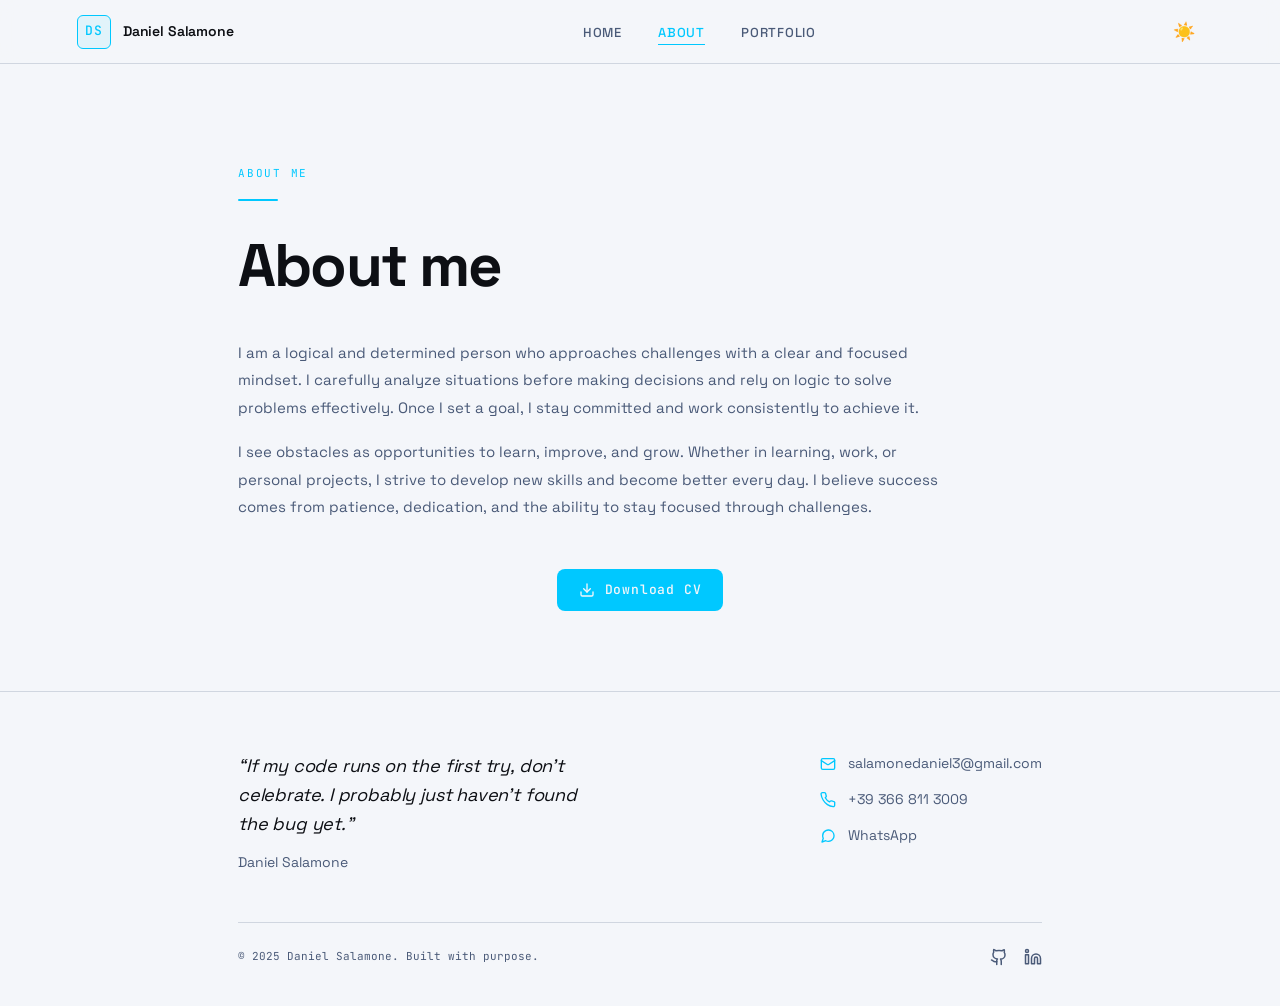
==== commit b924eaa4: "Update about.html" ====
--- a/about.html
+++ b/about.html
@@ -65,18 +65,18 @@
       <div class="footer-top">
         <div class="footer-left">
           <p class="footer-quote">“If my code runs on the first try, don't celebrate. I probably just haven't found the bug yet.”</p>
-          <p>Open to freelance projects, collaborations, and full-time opportunities.</p>
+          <p>Daniel Salamone</p>
         </div>
         <div class="contact-links">
-          <a class="contact-item" href="mailto:your@email.com" aria-label="Email">
+          <a class="contact-item" href="mailto:salamonedaniel3@gmail.com" aria-label="Email">
             <svg xmlns="http://www.w3.org/2000/svg" viewBox="0 0 24 24" fill="none" stroke="currentColor" stroke-width="2" stroke-linecap="round" stroke-linejoin="round"><rect x="2" y="4" width="20" height="16" rx="2"/><path d="m22 7-8.97 5.7a1.94 1.94 0 0 1-2.06 0L2 7"/></svg>
-            your@email.com
+            salamonedaniel3@gmail.com
           </a>
-          <a class="contact-item" href="tel:+39XXXXXXXXXX" aria-label="Telefono">
+          <a class="contact-item" href="tel:+393668113009" aria-label="Telefono">
             <svg xmlns="http://www.w3.org/2000/svg" viewBox="0 0 24 24" fill="none" stroke="currentColor" stroke-width="2" stroke-linecap="round" stroke-linejoin="round"><path d="M22 16.92v3a2 2 0 0 1-2.18 2 19.79 19.79 0 0 1-8.63-3.07A19.5 19.5 0 0 1 4.69 12a19.79 19.79 0 0 1-3.07-8.67A2 2 0 0 1 3.62 1h3a2 2 0 0 1 2 1.72c.127.96.361 1.903.7 2.81a2 2 0 0 1-.45 2.11L7.91 8.6a16 16 0 0 0 6.29 6.29l.96-.96a2 2 0 0 1 2.11-.45c.907.339 1.85.573 2.81.7A2 2 0 0 1 22 16.92z"/></svg>
-            +39 XXX XXX XXXX
+            +39 366 811 3009
           </a>
-          <a class="contact-item" href="https://wa.me/39XXXXXXXXXX" target="_blank" rel="noopener" aria-label="WhatsApp">
+          <a class="contact-item" href="https://wa.me/393668113009" target="_blank" rel="noopener" aria-label="WhatsApp">
             <svg xmlns="http://www.w3.org/2000/svg" viewBox="0 0 24 24" fill="none" stroke="currentColor" stroke-width="2" stroke-linecap="round" stroke-linejoin="round"><path d="M21 11.5a8.38 8.38 0 0 1-.9 3.8 8.5 8.5 0 0 1-7.6 4.7 8.38 8.38 0 0 1-3.8-.9L3 21l1.9-5.7a8.38 8.38 0 0 1-.9-3.8 8.5 8.5 0 0 1 4.7-7.6 8.38 8.38 0 0 1 3.8-.9h.5a8.48 8.48 0 0 1 8 8v.5z"/></svg>
             WhatsApp
           </a>
@@ -86,10 +86,10 @@
       <div class="footer-bottom">
         <p>© 2025 Daniel Salamone. Built with purpose.</p>
         <div class="social-icons">
-          <a href="https://github.com/yourusername" target="_blank" rel="noopener" aria-label="GitHub">
+          <a href="https://github.com/danysalamone" target="_blank" rel="noopener" aria-label="GitHub">
             <svg xmlns="http://www.w3.org/2000/svg" viewBox="0 0 24 24" fill="none" stroke="currentColor" stroke-width="2" stroke-linecap="round" stroke-linejoin="round"><path d="M15 22v-4a4.8 4.8 0 0 0-1-3.2c3 0 6-2 6-5.5.08-1.25-.27-2.48-1-3.5.28-1.15.28-2.35 0-3.5 0 0-1 0-3 1.5-2.64-.5-5.36-.5-8 0C6 2 5 2 5 2c-.3 1.15-.3 2.35 0 3.5A5.403 5.403 0 0 0 4 9c0 3.5 3 5.5 6 5.5-.39.49-.68 1.05-.85 1.65-.17.6-.22 1.23-.15 1.85v4"/><path d="M9 18c-4.51 2-5-2-7-2"/></svg>
           </a>
-          <a href="https://linkedin.com/in/yourusername" target="_blank" rel="noopener" aria-label="LinkedIn">
+          <a href="www.linkedin.com/in/daniel-salamone-2a4416414" target="_blank" rel="noopener" aria-label="LinkedIn">
             <svg xmlns="http://www.w3.org/2000/svg" viewBox="0 0 24 24" fill="none" stroke="currentColor" stroke-width="2" stroke-linecap="round" stroke-linejoin="round"><path d="M16 8a6 6 0 0 1 6 6v7h-4v-7a2 2 0 0 0-2-2 2 2 0 0 0-2 2v7h-4v-7a6 6 0 0 1 6-6z"/><rect width="4" height="12" x="2" y="9"/><circle cx="4" cy="4" r="2"/></svg>
           </a>
         </div>
--- a/style.css
+++ b/style.css
@@ -2,8 +2,10 @@
    Daniel Salamone — Portfolio (migliorato)
    ============================================ */
 
+/* ---- Font (con swap) ---- */
 @import url('https://fonts.googleapis.com/css2?family=Space+Grotesk:wght@300;400;500;600;700&family=JetBrains+Mono:wght@300;400;500&display=swap');
 
+/* ---- Tema (Dark/Light) ---- */
 :root {
   --bg: #0d0f14;
   --bg-card: #131720;
@@ -15,14 +17,10 @@
   --text: #e2e8f0;
   --muted: #8a9bb8;
   --white: #ffffff;
-  --font-display: 'Space Grotesk', sans-serif;
-  --font-mono: 'JetBrains Mono', monospace;
-  --radius: 8px;
-  --transition: 0.25s ease;
-}
-
-/* Light theme */
-[data-theme="light"] {
+}
+
+/* Tema chiaro */
+html[data-theme="light"] {
   --bg: #f4f6fa;
   --bg-card: #ffffff;
   --bg-hover: #eef0f4;
@@ -32,23 +30,35 @@
   --white: #0d0f14;
 }
 
-/* Reset e base */
+/* Transizioni fluide per cambio tema */
+body,
+nav,
+.project-card,
+.project-list-item,
+.footer-quote,
+.cv-btn,
+.hero-cta,
+.modal-box,
+#backToTop {
+  transition: background 0.3s ease, color 0.3s ease, border-color 0.3s ease, box-shadow 0.3s ease, opacity 0.3s ease, transform 0.3s ease;
+}
+
+/* ---- Reset e base ---- */
 *, *::before, *::after { box-sizing: border-box; margin: 0; padding: 0; }
 html { scroll-behavior: smooth; }
 body {
   background: var(--bg);
   color: var(--text);
-  font-family: var(--font-display);
+  font-family: 'Space Grotesk', sans-serif;
   font-size: 16px;
   line-height: 1.7;
   padding-top: 64px;
-  transition: background 0.3s, color 0.3s;
 }
 a { color: inherit; text-decoration: none; }
 img { max-width: 100%; display: block; }
 ul { list-style: none; }
 
-/* REVEAL */
+/* ---- REVEAL ---- */
 .reveal {
   opacity: 0;
   transform: translateY(22px);
@@ -59,7 +69,7 @@
   transform: translateY(0);
 }
 
-/* NAV */
+/* ---- NAV (HEADER) ---- */
 nav {
   position: fixed;
   top: 0; left: 0; right: 0;
@@ -78,10 +88,11 @@
   transform: translateY(-100%);
   opacity: 0;
 }
-[data-theme="light"] nav {
+html[data-theme="light"] nav {
   background: rgba(244, 246, 250, 0.85);
 }
 
+/* Hamburger */
 .menu-toggle {
   display: none;
   flex-direction: column;
@@ -108,6 +119,7 @@
   transform: rotate(-45deg) translate(5px, -5px);
 }
 
+/* Logo */
 .nav-logo {
   display: flex;
   align-items: center;
@@ -130,14 +142,14 @@
   box-shadow: 0 0 12px rgba(0, 200, 255, 0.2);
 }
 .nav-logo-box span {
-  font-family: var(--font-mono);
+  font-family: 'JetBrains Mono', monospace;
   font-size: 13px;
   font-weight: 500;
   color: var(--cyan);
   letter-spacing: 0.04em;
 }
 .nav-logo-name {
-  font-family: var(--font-display);
+  font-family: 'Space Grotesk', sans-serif;
   font-size: 14px;
   font-weight: 600;
   color: var(--white);
@@ -148,6 +160,7 @@
   color: var(--cyan);
 }
 
+/* Links */
 .nav-links {
   display: flex;
   gap: 36px;
@@ -178,6 +191,7 @@
   width: 100%;
 }
 
+/* Theme toggle */
 .theme-toggle {
   background: transparent;
   border: none;
@@ -192,7 +206,7 @@
   background: var(--bg-hover);
 }
 
-/* SCROLL PROGRESS */
+/* ---- SCROLL PROGRESS ---- */
 .scroll-progress {
   position: fixed;
   top: 64px; left: 0;
@@ -203,7 +217,7 @@
   transition: width 0.1s linear;
 }
 
-/* LAYOUT */
+/* ---- LAYOUT ---- */
 .page-wrapper {
   max-width: 900px;
   margin: 0 auto;
@@ -211,9 +225,9 @@
 }
 section { padding: 100px 0 80px; }
 
-/* EYEBROW */
+/* ---- EYEBROW ---- */
 .eyebrow {
-  font-family: var(--font-mono);
+  font-family: 'JetBrains Mono', monospace;
   font-size: 11px;
   font-weight: 400;
   letter-spacing: 0.16em;
@@ -222,7 +236,7 @@
   margin-bottom: 16px;
 }
 
-/* HERO */
+/* ---- HERO ---- */
 #home {
   padding-top: 100px;
   padding-bottom: 100px;
@@ -232,7 +246,7 @@
 }
 .hero-inner { width: 100%; }
 .hero-greeting {
-  font-family: var(--font-mono);
+  font-family: 'JetBrains Mono', monospace;
   font-size: 13px;
   color: var(--cyan);
   margin-bottom: 20px;
@@ -267,10 +281,10 @@
   padding: 13px 28px;
   border: 1px solid var(--cyan);
   color: var(--cyan);
-  font-family: var(--font-mono);
+  font-family: 'JetBrains Mono', monospace;
   font-size: 13px;
   letter-spacing: 0.06em;
-  border-radius: var(--radius);
+  border-radius: 8px;
   transition: background var(--transition), transform var(--transition);
 }
 .hero-cta:hover {
@@ -283,7 +297,7 @@
 }
 .hero-cta:hover svg { transform: translateX(3px); }
 
-/* SECTION DIVIDER */
+/* ---- SECTION DIVIDER ---- */
 .section-divider {
   width: 40px;
   height: 2px;
@@ -292,15 +306,23 @@
   border-radius: 2px;
 }
 
-/* ABOUT */
-#about h2 {
-  font-size: clamp(28px, 5vw, 44px);
+/* ---- PAGE TITLE (About / Portfolio) ---- */
+.page-title {
+  font-size: clamp(40px, 6vw, 60px);
   font-weight: 700;
-  letter-spacing: -0.02em;
+  letter-spacing: -0.03em;
   color: var(--white);
   margin-bottom: 40px;
-  line-height: 1.15;
-}
+  line-height: 1.1;
+}
+#about .page-title {
+  margin-bottom: 40px;
+}
+#portfolio .page-title {
+  margin-bottom: 32px;
+}
+
+/* ---- ABOUT ---- */
 .about-body {
   max-width: 720px;
 }
@@ -312,7 +334,7 @@
 }
 .about-text p:last-child { margin-bottom: 0; }
 
-/* CV BUTTON */
+/* ---- CV BUTTON ---- */
 .cv-wrapper {
   display: flex;
   justify-content: center;
@@ -326,11 +348,11 @@
   padding: 10px 22px;
   background: var(--cyan);
   color: var(--bg);
-  font-family: var(--font-mono);
+  font-family: 'JetBrains Mono', monospace;
   font-size: 13px;
   font-weight: 500;
   letter-spacing: 0.06em;
-  border-radius: var(--radius);
+  border-radius: 8px;
   transition: background var(--transition), box-shadow var(--transition), transform var(--transition);
   border: none;
   cursor: pointer;
@@ -347,15 +369,7 @@
 }
 .cv-btn:hover svg { transform: translateY(2px); }
 
-/* PORTFOLIO */
-#portfolio h2 {
-  font-size: clamp(28px, 5vw, 44px);
-  font-weight: 700;
-  letter-spacing: -0.02em;
-  color: var(--white);
-  margin-bottom: 32px;
-  line-height: 1.15;
-}
+/* ---- PORTFOLIO ---- */
 .portfolio-buttons {
   display: flex;
   gap: 16px;
@@ -367,9 +381,9 @@
   align-items: center;
   padding: 10px 24px;
   border: 1px solid var(--border);
-  border-radius: var(--radius);
+  border-radius: 8px;
   color: var(--text);
-  font-family: var(--font-mono);
+  font-family: 'JetBrains Mono', monospace;
   font-size: 13px;
   letter-spacing: 0.04em;
   background: var(--bg-card);
@@ -389,7 +403,7 @@
 .project-card {
   background: var(--bg-card);
   border: 1px solid var(--border);
-  border-radius: var(--radius);
+  border-radius: 8px;
   padding: 32px;
   display: flex;
   flex-direction: column;
@@ -426,8 +440,10 @@
   stroke: var(--cyan);
   stroke-width: 2;
 }
+
+/* ---- BADGE ---- */
 .project-badge {
-  font-family: var(--font-mono);
+  font-family: 'JetBrains Mono', monospace;
   font-size: 10px;
   letter-spacing: 0.1em;
   text-transform: uppercase;
@@ -435,11 +451,21 @@
   border-radius: 4px;
   border: 1px solid;
 }
-.project-badge.live {
+
+/* DEMO (verde) */
+.project-badge.demo {
   color: #22c55e;
   border-color: rgba(34, 197, 94, 0.3);
   background: rgba(34, 197, 94, 0.06);
 }
+
+/* PLAY (arancione) */
+.project-badge.play {
+  color: #f59e0b;
+  border-color: rgba(245, 158, 11, 0.3);
+  background: rgba(245, 158, 11, 0.06);
+}
+
 .project-card h3 {
   font-size: 18px;
   font-weight: 600;
@@ -454,7 +480,7 @@
 }
 .project-stack { display: flex; flex-wrap: wrap; gap: 6px; }
 .stack-tag {
-  font-family: var(--font-mono);
+  font-family: 'JetBrains Mono', monospace;
   font-size: 10px;
   padding: 3px 9px;
   border: 1px solid var(--border);
@@ -465,7 +491,7 @@
   display: inline-flex;
   align-items: center;
   gap: 6px;
-  font-family: var(--font-mono);
+  font-family: 'JetBrains Mono', monospace;
   font-size: 11px;
   letter-spacing: 0.06em;
   color: var(--cyan);
@@ -474,7 +500,7 @@
 }
 .project-link:hover { gap: 10px; }
 
-/* PROJECTS LIST (webapps / videogames) */
+/* ---- PROJECTS LIST (webapps / videogames) ---- */
 #projects-page h2 {
   font-size: clamp(28px, 5vw, 44px);
   font-weight: 700;
@@ -494,7 +520,7 @@
   align-items: stretch;
   background: var(--bg-card);
   border: 1px solid var(--border);
-  border-radius: var(--radius);
+  border-radius: 8px;
   padding: 24px;
   transition: border-color var(--transition), background var(--transition), box-shadow var(--transition);
   cursor: pointer;
@@ -511,7 +537,7 @@
   align-items: center;
   justify-content: center;
   background: var(--bg);
-  border-radius: var(--radius);
+  border-radius: 8px;
   border: 1px solid var(--border);
   transition: border-color var(--transition), background var(--transition);
 }
@@ -550,7 +576,7 @@
 }
 .project-info .project-stack { margin-top: 4px; }
 
-/* FOOTER */
+/* ---- FOOTER ---- */
 footer {
   border-top: 1px solid var(--border);
   padding: 60px 0 40px;
@@ -605,59 +631,6 @@
   color: var(--cyan);
 }
 
-/* CONTACT FORM */
-.contact-form-wrapper {
-  margin: 40px 0 32px;
-  padding-top: 32px;
-  border-top: 1px solid var(--border);
-}
-.contact-form-wrapper h3 {
-  font-size: 18px;
-  font-weight: 600;
-  margin-bottom: 16px;
-  color: var(--white);
-}
-#contactForm {
-  display: grid;
-  grid-template-columns: 1fr 1fr;
-  gap: 16px;
-}
-#contactForm .form-group:last-of-type { grid-column: 1 / -1; }
-#contactForm input,
-#contactForm textarea {
-  width: 100%;
-  padding: 10px 14px;
-  background: var(--bg-card);
-  border: 1px solid var(--border);
-  border-radius: var(--radius);
-  color: var(--text);
-  font-family: var(--font-display);
-  font-size: 14px;
-  transition: border-color 0.2s;
-}
-#contactForm input:focus,
-#contactForm textarea:focus {
-  outline: none;
-  border-color: var(--cyan);
-}
-.submit-btn {
-  grid-column: 1 / -1;
-  padding: 12px 24px;
-  background: var(--cyan);
-  color: var(--bg);
-  border: none;
-  border-radius: var(--radius);
-  font-family: var(--font-mono);
-  font-size: 13px;
-  font-weight: 500;
-  cursor: pointer;
-  transition: background 0.2s, transform 0.2s;
-}
-.submit-btn:hover {
-  background: #33d4ff;
-  transform: translateY(-1px);
-}
-
 .footer-bottom {
   border-top: 1px solid var(--border);
   padding-top: 24px;
@@ -667,7 +640,7 @@
   gap: 16px;
 }
 .footer-bottom p {
-  font-family: var(--font-mono);
+  font-family: 'JetBrains Mono', monospace;
   font-size: 11px;
   color: var(--muted);
 }
@@ -681,7 +654,7 @@
 .social-icons a:hover { color: var(--cyan); }
 .social-icons svg { width: 18px; height: 18px; }
 
-/* BACK TO TOP */
+/* ---- BACK TO TOP ---- */
 #backToTop {
   position: fixed;
   bottom: 30px;
@@ -698,22 +671,28 @@
   align-items: center;
   justify-content: center;
   box-shadow: 0 4px 16px rgba(0, 200, 255, 0.25);
-  transition: opacity 0.3s ease, transform 0.3s ease, background 0.2s;
   opacity: 0;
   transform: scale(0.8) translateY(10px);
   pointer-events: none;
+  transition: opacity 0.3s ease, transform 0.3s ease, background 0.2s ease;
 }
 #backToTop.visible {
   opacity: 1;
   transform: scale(1) translateY(0);
   pointer-events: auto;
 }
+#backToTop.hiding {
+  opacity: 0;
+  transform: scale(0.8) translateY(10px);
+  pointer-events: none;
+}
 #backToTop:hover {
   background: #33d4ff;
   transform: scale(1.05);
 }
 #backToTop svg {
-  width: 24px; height: 24px;
+  width: 24px;
+  height: 24px;
   stroke: currentColor;
   stroke-width: 2.5;
   fill: none;
@@ -721,7 +700,7 @@
   stroke-linejoin: round;
 }
 
-/* MODAL */
+/* ---- MODAL ---- */
 .modal-overlay {
   position: fixed;
   top: 0; left: 0; right: 0; bottom: 0;
@@ -742,7 +721,7 @@
 .modal-box {
   background: var(--bg-card);
   border: 1px solid var(--border);
-  border-radius: var(--radius);
+  border-radius: 8px;
   padding: 40px 48px;
   max-width: 440px;
   width: 90%;
@@ -772,8 +751,8 @@
 }
 .modal-actions button {
   padding: 10px 28px;
-  border-radius: var(--radius);
-  font-family: var(--font-mono);
+  border-radius: 8px;
+  font-family: 'JetBrains Mono', monospace;
   font-size: 13px;
   font-weight: 500;
   letter-spacing: 0.04em;
@@ -799,7 +778,7 @@
   color: var(--text);
 }
 
-/* RESPONSIVE */
+/* ---- RESPONSIVE ---- */
 @media (max-width: 700px) {
   .menu-toggle { display: flex; }
   .nav-links {
@@ -830,9 +809,6 @@
   .portfolio-btn { justify-content: center; }
   .modal-box { padding: 32px 24px; }
   #backToTop { bottom: 20px; right: 20px; width: 44px; height: 44px; }
-  #contactForm { grid-template-columns: 1fr; }
-  #contactForm .form-group { grid-column: auto; }
-  .submit-btn { grid-column: auto; }
 }
 
 @media (max-width: 480px) {
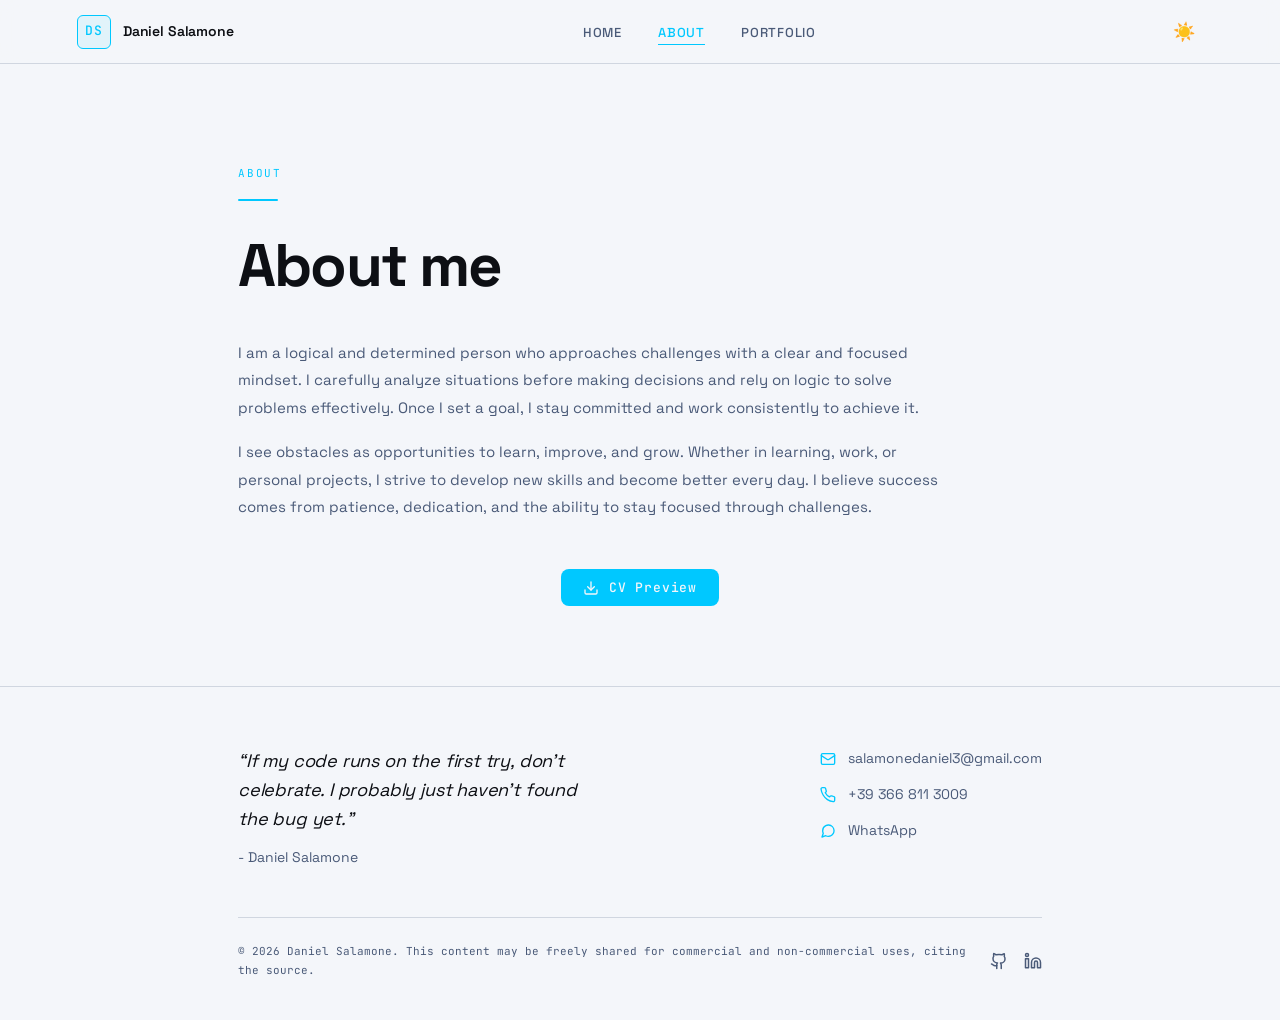
==== commit a0fc5f06: "Add files via upload" ====
--- a/about.html
+++ b/about.html
@@ -34,7 +34,7 @@
   <main>
     <section id="about">
       <div class="page-wrapper">
-        <p class="eyebrow reveal" data-delay="0">About me</p>
+        <p class="eyebrow reveal" data-delay="0">About</p>
         <div class="section-divider reveal" data-delay="80"></div>
         <h2 class="page-title reveal" data-delay="140">About me</h2>
 
@@ -46,15 +46,15 @@
         </div>
 
         <div class="cv-wrapper reveal" data-delay="320">
-          <a href="cv.pdf" download class="cv-btn">
+          <button class="cv-btn" id="cvDownloadTrigger">
             <svg xmlns="http://www.w3.org/2000/svg" viewBox="0 0 24 24" fill="none"
               stroke="currentColor" stroke-width="2" stroke-linecap="round" stroke-linejoin="round">
               <path d="M21 15v4a2 2 0 0 1-2 2H5a2 2 0 0 1-2-2v-4"/>
               <polyline points="7 10 12 15 17 10"/>
               <line x1="12" y1="15" x2="12" y2="3"/>
             </svg>
-            Download CV
-          </a>
+            CV Preview
+          </button>
         </div>
       </div>
     </section>
@@ -65,7 +65,7 @@
       <div class="footer-top">
         <div class="footer-left">
           <p class="footer-quote">“If my code runs on the first try, don't celebrate. I probably just haven't found the bug yet.”</p>
-          <p>Daniel Salamone</p>
+          <p>- Daniel Salamone</p>
         </div>
         <div class="contact-links">
           <a class="contact-item" href="mailto:salamonedaniel3@gmail.com" aria-label="Email">
@@ -84,12 +84,12 @@
       </div>
 
       <div class="footer-bottom">
-        <p>© 2025 Daniel Salamone. Built with purpose.</p>
+        <p>© 2026 Daniel Salamone. This content may be freely shared for commercial and non-commercial uses, citing the source.</p>
         <div class="social-icons">
           <a href="https://github.com/danysalamone" target="_blank" rel="noopener" aria-label="GitHub">
             <svg xmlns="http://www.w3.org/2000/svg" viewBox="0 0 24 24" fill="none" stroke="currentColor" stroke-width="2" stroke-linecap="round" stroke-linejoin="round"><path d="M15 22v-4a4.8 4.8 0 0 0-1-3.2c3 0 6-2 6-5.5.08-1.25-.27-2.48-1-3.5.28-1.15.28-2.35 0-3.5 0 0-1 0-3 1.5-2.64-.5-5.36-.5-8 0C6 2 5 2 5 2c-.3 1.15-.3 2.35 0 3.5A5.403 5.403 0 0 0 4 9c0 3.5 3 5.5 6 5.5-.39.49-.68 1.05-.85 1.65-.17.6-.22 1.23-.15 1.85v4"/><path d="M9 18c-4.51 2-5-2-7-2"/></svg>
           </a>
-          <a href="www.linkedin.com/in/daniel-salamone-2a4416414" target="_blank" rel="noopener" aria-label="LinkedIn">
+          <a href="http://www.linkedin.com/in/daniel-salamone-2a4416414" target="_blank" rel="noopener" aria-label="LinkedIn">
             <svg xmlns="http://www.w3.org/2000/svg" viewBox="0 0 24 24" fill="none" stroke="currentColor" stroke-width="2" stroke-linecap="round" stroke-linejoin="round"><path d="M16 8a6 6 0 0 1 6 6v7h-4v-7a2 2 0 0 0-2-2 2 2 0 0 0-2 2v7h-4v-7a6 6 0 0 1 6-6z"/><rect width="4" height="12" x="2" y="9"/><circle cx="4" cy="4" r="2"/></svg>
           </a>
         </div>
@@ -105,4 +105,4 @@
 
   <script src="transitions.js"></script>
 </body>
-</html>
+</html>
--- a/style.css
+++ b/style.css
@@ -1,7 +1,3 @@
-/* ============================================
-   Daniel Salamone — Portfolio (migliorato)
-   ============================================ */
-
 /* ---- Font (con swap) ---- */
 @import url('https://fonts.googleapis.com/css2?family=Space+Grotesk:wght@300;400;500;600;700&family=JetBrains+Mono:wght@300;400;500&display=swap');
 
@@ -92,7 +88,7 @@
   background: rgba(244, 246, 250, 0.85);
 }
 
-/* Hamburger */
+/* Menu toggle */
 .menu-toggle {
   display: none;
   flex-direction: column;
@@ -459,11 +455,11 @@
   background: rgba(34, 197, 94, 0.06);
 }
 
-/* PLAY (arancione) */
+/* PLAY (verde) */
 .project-badge.play {
-  color: #f59e0b;
-  border-color: rgba(245, 158, 11, 0.3);
-  background: rgba(245, 158, 11, 0.06);
+  color: #10b981;
+  border-color: rgba(16, 185, 129, 0.3);
+  background: rgba(16, 185, 129, 0.06);
 }
 
 .project-card h3 {
@@ -776,6 +772,113 @@
 .modal-actions .btn-cancel:hover {
   background: var(--bg-hover);
   color: var(--text);
+}
+
+/* ---- CV CONSENT MODAL ---- */
+#cvConsentModal .modal-box {
+  background: #ffffff !important;
+  color: #0d0f14 !important;
+  border: 1px solid #d0d6e0 !important;
+  max-height: 80vh;
+  overflow-y: auto;
+  padding: 32px 36px !important;
+  text-align: left !important;
+}
+
+#cvConsentModal .modal-box h3 {
+  color: #0d0f14 !important;
+  text-align: left !important;
+}
+
+#cvConsentModal .modal-box .cv-consent-text {
+  font-size: 13px !important;
+  line-height: 1.6 !important;
+  color: #1a1f2e !important;
+  text-align: left !important;
+  margin-bottom: 20px !important;
+}
+
+#cvConsentModal .modal-box .cv-consent-title {
+  font-size: 15px !important;
+  font-weight: 600 !important;
+  color: #0d0f14 !important;
+  margin-bottom: 12px !important;
+  letter-spacing: 0.02em !important;
+  text-align: left !important;
+}
+
+#cvConsentModal .modal-box .cv-consent-text p {
+  text-align: left !important;
+  color: #0d0f14 !important;
+  margin-bottom: 10px !important;
+}
+
+#cvConsentModal .cv-consent-check {
+  background: #f4f6fa !important;
+  border-color: #d0d6e0 !important;
+  padding: 10px 14px !important;
+  margin-bottom: 20px !important;
+  text-align: left !important;
+}
+
+#cvConsentModal .cv-consent-check label {
+  color: #0d0f14 !important;
+  font-size: 13px !important;
+}
+
+#cvConsentModal .modal-actions .btn-confirm {
+  background: #00c8ff !important;
+  color: #0d0f14 !important;
+}
+
+#cvConsentModal .modal-actions .btn-confirm:hover {
+  background: #33d4ff !important;
+}
+
+#cvConsentModal .modal-actions .btn-cancel {
+  background: transparent !important;
+  color: #4a5a78 !important;
+  border: 1px solid #d0d6e0 !important;
+}
+
+#cvConsentModal .modal-actions .btn-cancel:hover {
+  background: #eef0f4 !important;
+}
+
+#cvConsentModal #cvDownloadBtn:disabled {
+  opacity: 0.5 !important;
+  cursor: not-allowed !important;
+  background: #00c8ff !important;
+  color: #0d0f14 !important;
+  transform: none !important;
+}
+
+/* Responsive per il modale CV */
+@media (max-width: 700px) {
+  #cvConsentModal .modal-box {
+    padding: 24px 20px !important;
+    max-height: 85vh;
+  }
+  #cvConsentModal .modal-box .cv-consent-text {
+    font-size: 12px !important;
+  }
+  #cvConsentModal .modal-box .cv-consent-title {
+    font-size: 14px !important;
+  }
+}
+
+/* Responsive per il modale CV */
+@media (max-width: 700px) {
+  #cvConsentModal .modal-box {
+    padding: 24px 20px;
+    max-height: 85vh;
+  }
+  #cvConsentModal .modal-box .cv-consent-text {
+    font-size: 12px;
+  }
+  #cvConsentModal .modal-box .cv-consent-title {
+    font-size: 14px;
+  }
 }
 
 /* ---- RESPONSIVE ---- */
